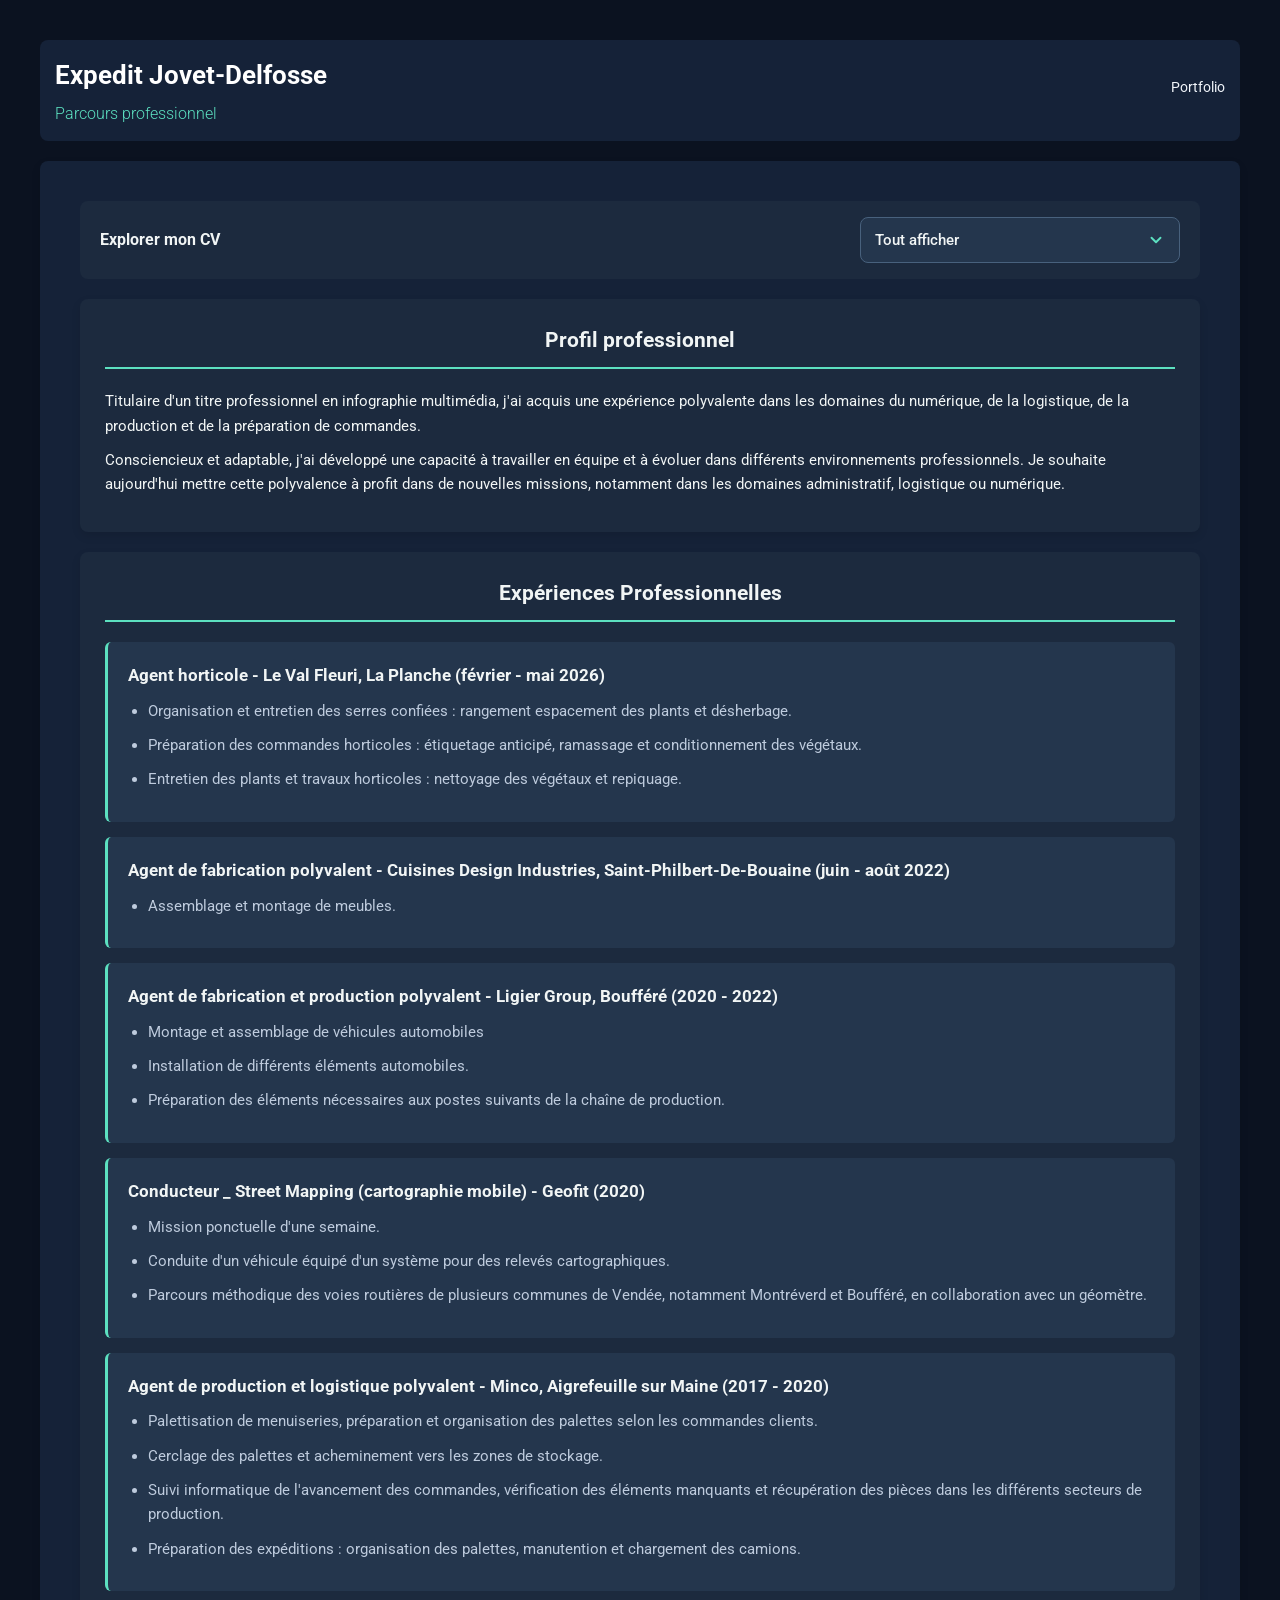
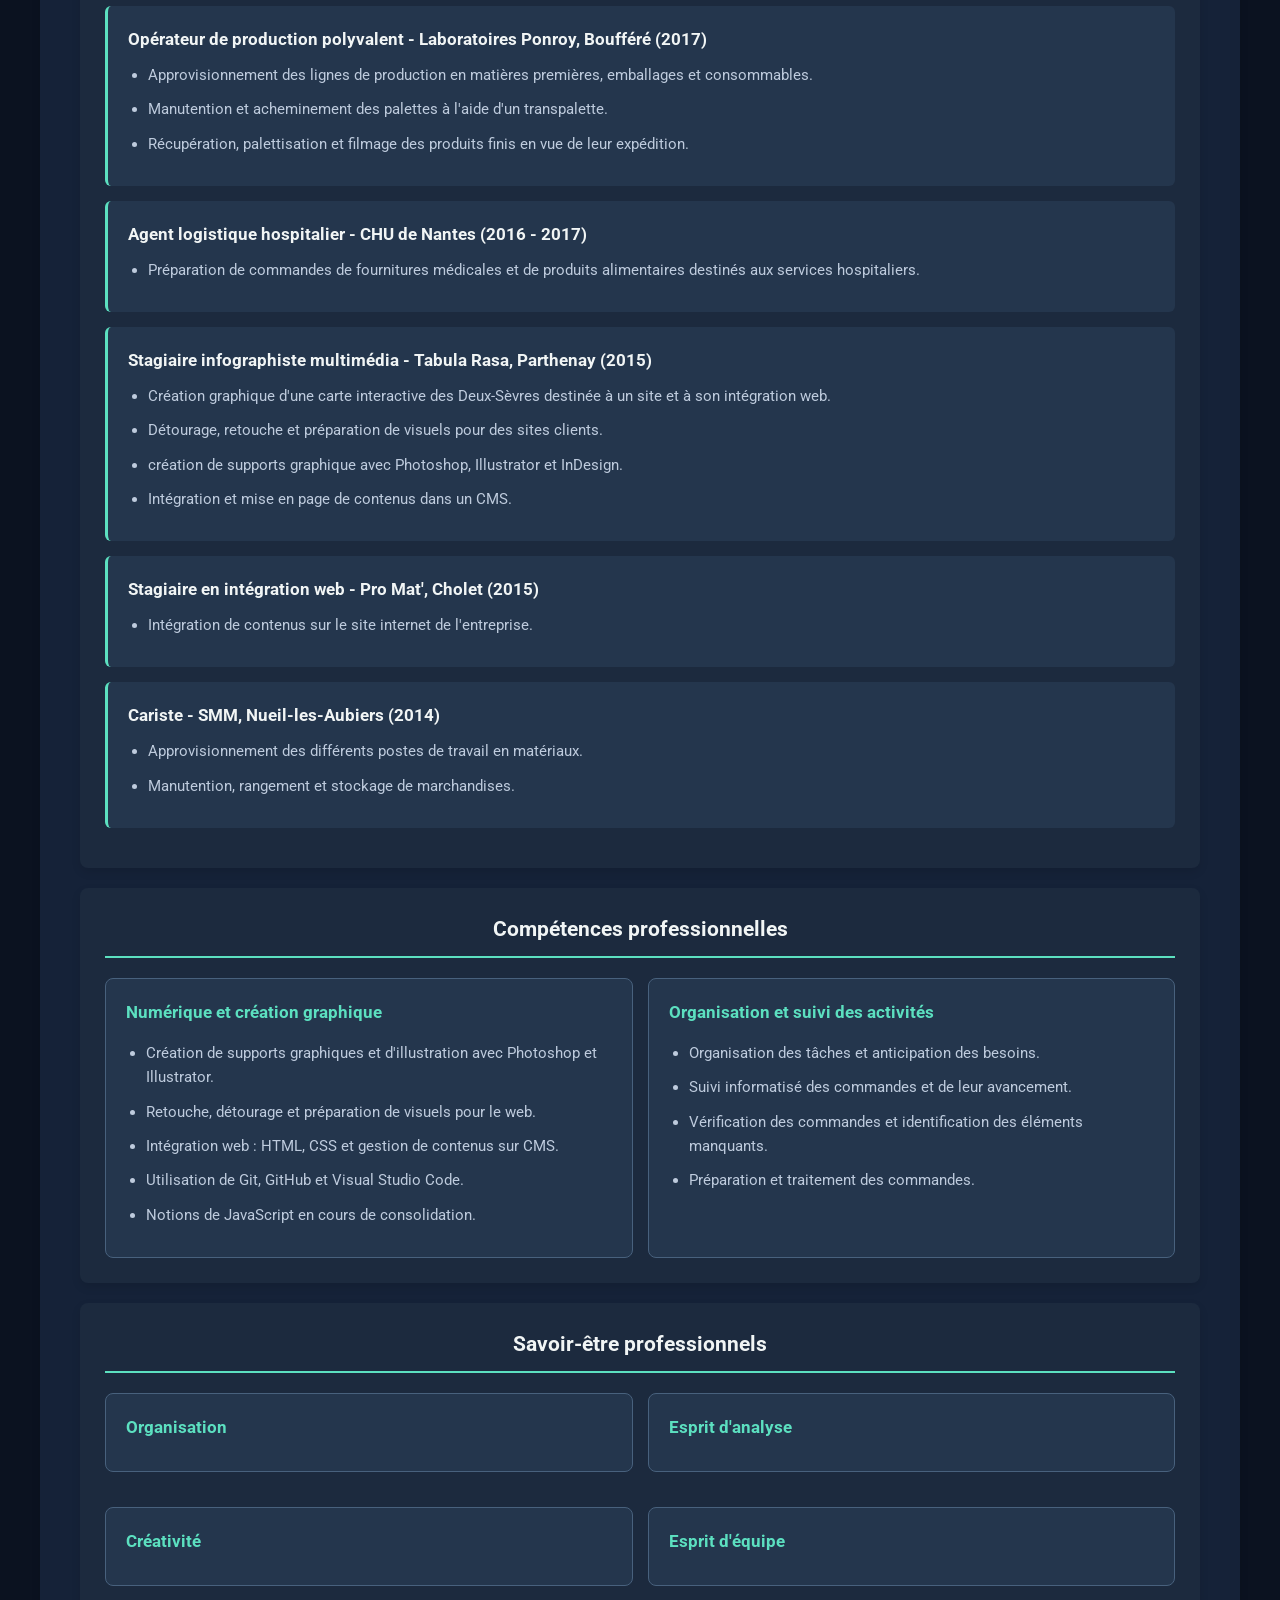
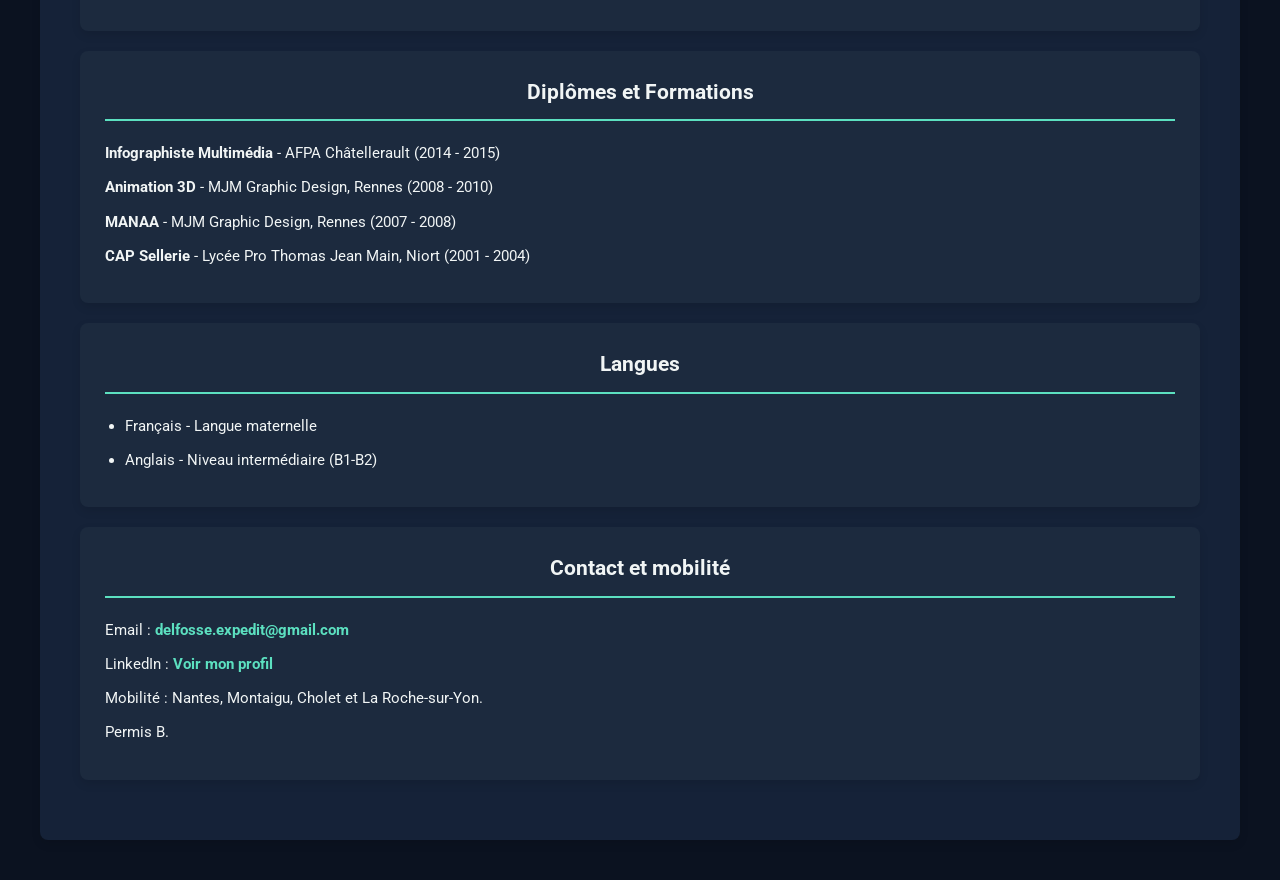
==== cv.html @ 2ace57f5 "Refonte de l'en-tête et ajout du sélecteur du CV" ====
<!DOCTYPE html>
<html lang="fr">
    <head>
        <meta charset="UTF-8">
        <meta name="viewport" content="width=device-width, initial-scale=1.0">
        <title>CV professionnel | Expedit Jovet-Delfosse</title>
        <link rel="stylesheet" href="styles.css">
        <link rel="preconnect" href="https://fonts.googleapis.com">
        <link rel="preconnect" href="https://fonts.gstatic.com" crossorigin>
        <link href="https://fonts.googleapis.com/css2?family=Roboto:wght@300;400;700&display=swap" rel="stylesheet">
    </head>

    <body>
        <header class="header">
            <div class="header-inner">

                <div class="header-identity">
                  <h1 class="title">Expedit Jovet-Delfosse</h1>
                  <p class="subtitle">Parcours professionnel</p>
                </div>
                <nav class="site-nav" aria-label="Navigation du CV">
                  <a href="index.html">Portfolio</a>
                </nav>
        </header>

        <div class="container">
            <main class="main-content" >

                <div class="cv-filter">
                    <label for="cv-section-select">Explorer mon CV</label>

                    <select name="cv-section" id="cv-section-select">
                        <option value="all">Tout afficher</option>
                        <option value="profil">Profil professionnel</option>
                        <option value="experiences">Expériences professionnelles</option>
                        <option value="competences">Compétences et savoir-être</option>
                        <option value="formations">Formations et langues</option>
                        <option value="contact">Contact et mobilité</option>
                    </select>
                </div>
                <section class="section" aria-labelledby="parcours-title">
                  <h2 id="parcours-title">Profil professionnel</h2>
                  <p>
                    Titulaire d'un titre professionnel en infographie multimédia, j'ai acquis une expérience polyvalente dans les domaines du numérique, de la logistique, de la production et de la préparation de commandes.
                  </p>
                  <p>  
                    Consciencieux et adaptable, j'ai développé une capacité à travailler en équipe et à évoluer dans différents environnements professionnels. Je souhaite aujourd'hui mettre cette polyvalence à profit dans de nouvelles missions, notamment dans les domaines administratif, logistique ou numérique.
                  </p>
                </section>

                 <section class="section" aria-labelledby="experience-title">
        <h2 id="experience-title">Expériences Professionnelles</h2>
        <article>
          <h3>Agent horticole - Le Val Fleuri, La Planche (février - mai 2026)
          </h3>
          <ul>
            <li>Organisation et entretien des serres confiées : rangement espacement des plants et désherbage.</li>
            <li>Préparation des commandes horticoles : étiquetage anticipé, ramassage et conditionnement des végétaux.</li>
            <li>Entretien des plants et travaux horticoles : nettoyage des végétaux et repiquage.</li>
          </ul>
        </article>
        <article>
            <h3>Agent de fabrication polyvalent - Cuisines Design Industries, Saint-Philbert-De-Bouaine (juin - août 2022)</h3>
            <ul>
                <li>Assemblage et montage de meubles.</li>
            </ul>
        </article>
        <article>
          <h3>Agent de fabrication et production polyvalent - Ligier Group, Boufféré (2020 - 2022)</h3>
          <ul>
            <li>Montage et assemblage de véhicules automobiles</li>
            <li>Installation de différents éléments automobiles.</li>
            <li>Préparation des éléments nécessaires aux postes suivants de la chaîne de production.</li>
          </ul>
        </article>
        <article>
          <h3>Conducteur _ Street Mapping (cartographie mobile) - Geofit (2020)</h3>
          <ul>
            <li>Mission ponctuelle d'une semaine.</li>
            <li>Conduite d'un véhicule équipé d'un système pour des relevés cartographiques.</li>
            <li>Parcours méthodique des voies routières de plusieurs communes de Vendée, notamment Montréverd et Boufféré, en collaboration avec un géomètre.</li>
          </ul>
        </article>
        <article>
          <h3>Agent de production et logistique polyvalent - Minco, Aigrefeuille sur Maine (2017 - 2020)</h3>
          <ul>
            <li>Palettisation de menuiseries, préparation et organisation des palettes selon les commandes clients.</li>
            <li>Cerclage des palettes et acheminement vers les zones de stockage.</li>
            <li>Suivi informatique de l'avancement des commandes, vérification des éléments manquants et récupération des pièces dans les différents secteurs de production.</li>
            <li>Préparation des expéditions : organisation des palettes, manutention et chargement des camions.</li>
          </ul>
        </article>
        
        <article>
          <h3>Opérateur de production polyvalent - Laboratoires Ponroy, Boufféré (2017)</h3>
          <ul>
            <li>Approvisionnement des lignes de production en matières premières, emballages et consommables. </li>
            <li>Manutention et acheminement des palettes à l'aide d'un transpalette.</li>
            <li>Récupération, palettisation et filmage des produits finis en vue de leur expédition.</li>
          </ul>
        </article>
        <article>
          <h3>Agent logistique hospitalier - CHU de Nantes (2016 - 2017)</h3>
          <ul>
            <li>Préparation de commandes de fournitures médicales et de produits alimentaires destinés aux services hospitaliers.</li>
          </ul>
        </article>
        <article>
          <h3>Stagiaire infographiste multimédia - Tabula Rasa, Parthenay (2015)</h3>
          <ul>
            <li>Création graphique d'une carte interactive des Deux-Sèvres destinée à un site et à son intégration web.</li>
            <li>Détourage, retouche et préparation de visuels pour des sites clients.</li>
            <li>création de supports graphique avec Photoshop, Illustrator et InDesign.</li>
            <li>Intégration et mise en page de contenus dans un CMS.</li>
          </ul>
        </article>
        <article>
          <h3>Stagiaire en intégration web - Pro Mat', Cholet (2015)</h3>
          <ul>
            <li>Intégration de contenus sur le site internet de l'entreprise.</li>
          </ul>
        </article>
        
        <article>
          <h3>Cariste - SMM, Nueil-les-Aubiers (2014)</h3>
          <ul>
            <li>Approvisionnement des différents postes de travail en matériaux.</li>
            <li>Manutention, rangement et stockage de marchandises.</li>
          </ul>
        </article>
      </section>

      <section class="section" aria-labelledby="competences-pro-title">
        <h2 id="competences-pro-title">Compétences professionnelles</h2>

        <div class="competences-pro-grid">
            <div class="competence-pro-card">
        <h3>Numérique et création graphique</h3>
        <ul>
            <li>Création de supports graphiques et d'illustration avec Photoshop et Illustrator.</li>
            <li>Retouche, détourage et préparation de visuels pour le web.</li>
            <li>Intégration web : HTML, CSS et gestion de contenus sur CMS.</li>
            <li>Utilisation de Git, GitHub et Visual Studio Code.</li>
            <li>Notions de JavaScript en cours de consolidation.</li>
        </ul>
        </div>
        
        <div class="competence-pro-card">
        <h3>Organisation et suivi des activités</h3>
        <ul>
            <li>Organisation des tâches et anticipation des besoins.</li>
            <li>Suivi informatisé des commandes et de leur avancement.</li>
            <li>Vérification des commandes et identification des éléments manquants.</li>
            <li>Préparation et traitement des commandes.</li>
        </ul>
        </div>
        </div>
      </section>

      <section class="section" aria-labelledby="softskills-cv-title">
  <h2 id="softskills-cv-title">Savoir-être professionnels</h2>

  <div class="softskills-grid">
    <article class="softskill-card">
      <h3>Organisation</h3>
    </article>

    <article class="softskill-card">
      <h3>Esprit d'analyse</h3>
    </article>

    <article class="softskill-card">
      <h3>Créativité</h3>
    </article>

    <article class="softskill-card">
      <h3>Esprit d'équipe</h3>
    </article>
  </div>
</section>

                 <section class="section" aria-labelledby="formation-title">
        <h2 id="formation-title">Diplômes et Formations</h2>
        <p><strong>Infographiste Multimédia</strong> - AFPA Châtellerault (2014 - 2015)</p>
        <p><strong>Animation 3D</strong> - MJM Graphic Design, Rennes (2008 - 2010)</p>
        <p><strong>MANAA</strong> - MJM Graphic Design, Rennes (2007 - 2008)</p>
        <p><strong>CAP Sellerie</strong> - Lycée Pro Thomas Jean Main, Niort (2001 - 2004)</p>
      </section>

      <section class="section" aria-labelledby="langues-title">
        <h2 id="langues-title">Langues</h2>

        <ul>
          <li>Français - Langue maternelle</li>
          <li>Anglais - Niveau intermédiaire (B1-B2)</li>
        </ul>
      </section>

      <section class="section contact" aria-labelledby="contact-cv-title">
        <h2 id="contact-cv-title">Contact et mobilité</h2>

        <p>
            Email :
            <a href="mailto:delfosse.expedit@gmail.com">
                delfosse.expedit@gmail.com
            </a>
        </p>

        <p>
    LinkedIn :
    <a href="https://www.linkedin.com/in/expedit-jd" target="_blank" rel="noopener noreferrer">

      Voir mon profil
    </a>
  </p>

        <p>Mobilité : Nantes, Montaigu, Cholet et La Roche-sur-Yon.</p>
        <p>Permis B.</p>
      </section>

            </main>
        </div>
    </body>
</html>
---- styles.css ----
/* Variables globales */
:root {
  --main-bg: #152238; /* Couleur principale (sidebar, header) */
  --accent-color: #5ce0c0; /* Couleur d'accent (titres, liens hover, etc.) */
  --light-bg: #f8f9fa; /* Couleur de fond globale */
  --white: #ffffff; /* Blanc */
  --font-color: #333; /* Couleur de texte par défaut */
  --border-radius: 8px; /* Rayon de bordure */
  --box-shadow: 0px 4px 10px rgba(0, 0, 0, 0.1);

  /* Nouvelle palette sombre*/
  --page-bg:#0b1220;
  --surface-bg:#152238;
  --card-bg: #1c2a3e;
  --text-light: #f1f5f5;
}

/* Réinitialisation et styles de base */
* {
  margin: 0;
  padding: 0;
  box-sizing: border-box;
}

body {
  font-family: "Roboto", sans-serif;
  background-color: var(--page-bg);
  color: var(--font-color);
  line-height: 1.6;
}

/* Conteneur principal */
.container {
  max-width: 1200px;
  margin: 20px auto 40px;
  background: var(--surface-bg);
  padding: 20px;
  box-shadow: var(--box-shadow);
  border-radius: var(--border-radius);
}


/* Bloc compétences */
.skills {
  display: flex;
  flex-wrap: wrap;
  gap: 12px;
  padding: 10px 0;
  justify-content: center;

}

.skill {
  background: #24364d;
  color: var(--text-light);
  padding: 10px 15px;
  border: 1px solid #344b63;
  border-radius: 6px;
  font-weight: 500;
  text-align: center;
  font-size: 0.85em;
}

/* Grille des savoir-être*/
.softskills-grid {
  display: grid;
  grid-template-columns: repeat(2, minmax(0, 1fr));
  gap: 15px;
}

/* Cartes des savoir-être*/
.softskill-card {
  background: #24364d;
  border: 1px solid #48617d;
  border-radius: 8px;
  padding: 20px;
}

.section .softskill-card h3 {
  color: var(--accent-color);
  font-size: 1.05em;
  text-align: left;
  margin-bottom: 10px;
}

.softskill-card p {
  color: #becbdd;
  margin-bottom: 0;
}

/* Cartes des réalisation */
.realisation-card {
  background: #24364d;
  border-left: 3px solid var(--accent-color);
  border-radius: 6px;
  padding: 20px;
  margin-top: 15px;
}

.realisation-card h3 {
  color: var(--text-light);
  text-align: left;
  font-size: 1.1em;
  margin-bottom: 10px;
}

.realisation-card p {
  color: #becbdd;
}

.realisation-card .realisation-date {
  color: var(--accent-color);
  font-size: 0.85em;
  font-weight: 700;
}

/* Contenu principal */
.main-content {
  width: 100%;
  padding: 20px;
  min-width: 0;
  background: var(--surface-bg);
}

/* En-tête du contenu principal */
.header {
  width: min(1200px, 95%);
  margin: 40px auto 0;
  text-align: center;
  background: var(--main-bg);
  color: var(--white);
  padding: 15px;
  border-radius: var(--border-radius);
  font-size: 22px;
}

.header-inner {
  display: flex;
  align-items: center;
  justify-content: space-between;
  gap: 30px;
}

.header .title {
  font-size: 26px;
  text-transform: none;
  color: var(--white);
}

.header .subtitle {
    font-size: 16px;
    font-weight: 300;
    margin-top: 8px;
    color: #becbdd;
}

/* Identité de l'en-tête du CV */
.header-identity .title,
.header-identity .subtitle {
  text-align: left;
}

.header-identity .subtitle {
  color: var(--accent-color);
  margin-top: 4px;
}

/* Navigation principale*/
.site-nav {
    display: flex;
    justify-content: center;
    flex-wrap: wrap;
    gap: 20px;
}

.site-nav a {
    color: #f1f5fa;
    font-size: 14px;
    font-weight: 400;
    text-decoration: none;
    padding-bottom: 5px;
    border-bottom: 2px solid transparent;
}

.site-nav a:hover,
.site-nav a:focus-visible {
    color: var(--accent-color);
    border-bottom-color:var(--accent-color);
    text-decoration: none;
}


/* Titres généraux */
h1,
h2,
h3 {
  color: var(--text-light);
  font-weight: 700;
  text-align: center;
}

/* Introductions du portfolio*/
.hero {
  background: var(--surface-bg);
  padding: 60px 40px;
  border-radius: var(--border-radius);
  margin: 20px 0 30px;
}

.hero-eyebrow {
  color: var(--accent-color);
  font-size: 0.85rem;
  font-weight: 700;
  letter-spacing: 2px;
  margin-bottom: 20px;
}

.hero h2 {
  color: var(--text-light);
  font-size: clamp(2.2rem, 5vw, 4rem);
  line-height: 1.15;
  text-align: left;
  margin-bottom: 25px;
}

.hero h2 span {
  color: var(--accent-color);
}

.hero-description {
  color: #becbdd;
  font-size: 1.1rem;
  max-width: 650px;
  margin-bottom: 30px;
}

.hero-actions {
  display: flex;
  flex-wrap: wrap;
  gap: 15px;
}

.hero-button {
  display: inline-block;
  padding: 12px 20px;
  border-radius: 8px;
  font-size: 0.9rem;
  font-weight: 700;
  text-decoration: none;
  transition: background-color 0.25s ease,
              color 0.25s ease,
              border-color 0.25s ease;
}

.hero-button-primary {
  background: var(--accent-color);
  color: #0b1220;
  border: 1px solid transparent;
}

.hero-button-secondary {
  border: 1px solid #48617d;
  color: var(--text-light);
}

.hero-button-primary:hover {
  background: #152238;
  color: var(--accent-color);
  border-color: var(--accent-color);
  text-decoration: none;
}

.hero-button-secondary:hover {
  border-color: var(--accent-color);
  text-decoration: none;
}

/* Sections */
.section {
  margin: 20px 0;
  padding: 25px;
  background: var(--card-bg);
  color: var(--text-light);
  border-radius: var(--border-radius);
  box-shadow: var(--box-shadow);
}

.section h2 {
  color: var(--text-light);
  border-bottom: 2px solid var(--accent-color);
  padding-bottom: 10px;
  margin-bottom: 20px;
  font-size: 1.3em;
  /*text-align: left;*/
}

.section h3 {
  color: var(--text-light);
}

.section p,
.section li {
  font-size: 0.95em;
  margin-bottom: 10px;
}

.section ul {
  list-style-type: disc;
  padding-left: 20px;
  margin: 10px 0;
}

/* Titres d'expériences professionnelles optimisés */
section[aria-labelledby="experience-title"] h3 {
  color: var(--text-light);
  font-size: 1.05em;
  font-weight: 700;
  text-align: left;
  margin-bottom: 10px;
}

/* Cartes des expériences*/
section[aria-labelledby="experience-title"] article {
  background: #24364d;
  border-left: 3px solid var(--accent-color);
  border-radius: 6px;
  padding: 20px;
  margin-bottom: 15px;
}

/* Articles pour les expériences */
article {
  margin-bottom: 20px;
}

article h3 {
  margin-bottom: 5px;
}

article p {
  margin-bottom: 5px;
}

article ul {
  margin-left: 20px;
}

.section[aria-labelledby="experience-title"] article li {
  color: #becbdd;
}

/* Grille des compétences pro*/
.competences-pro-grid {
  display: grid;
  grid-template-columns: repeat(2, minmax(0, 1fr));
  gap: 15px;
}

.competence-pro-card {
  background: #24364d;
  border: 1px solid #48617d;
  border-radius: 8px;
  padding: 20px;
}

.section .competence-pro-card h3 {
  color: var(--accent-color);
  text-align: left;
  font-size: 1.05em;
  margin-bottom: 15px;
}

.competence-pro-card ul {
  padding-left: 20px;
}

.competence-pro-card li {
  margin-bottom: 10px;
  color: #becbdd;
}

/* Pied de page */
.footer {
  text-align: center;
  margin-top: 20px;
  font-size: 14px;
  color: var(--accent-color);
  background: var(--main-bg);
  padding: 10px;
  border-radius: var(--border-radius);
}

/* Liens */
a {
  color: var(--white);
  text-decoration: none;
  font-weight: bold;
  transition:
    color 0.3s ease,
    text-decoration 0.3s ease;
}

a:hover {
  text-decoration: underline;
  color: var(--accent-color);
}

/* Liens de la section Contact*/
.contact a {
  color: var(--accent-color);
}

.contact a:hover {
  color: var(--white);
  text-decoration: underline;
}

/* Sélecteur des sections du CV */

.cv-filter {
  display: flex;
  align-items: center;
  justify-content: space-between;
  gap: 16px;
  padding: 16px 20px;
  margin-bottom: 20px;
  background: var(--card-bg);
  border-radius: var(--border-radius);
}

.cv-filter label {
  color: var(--text-light);
  font-weight: 700;
}

.cv-filter select {
  appearance: none;
  -webkit-appearance: none;

  width: 320px;
  max-width: 100%;
  height: 46px;
  padding: 10px 42px 10px 14px;

  background-color: #24364d;
  color: var(--text-light);

  border: 1px solid #48617d;
  border-radius: 8px;

  font: inherit;
  font-size: 0.95rem;
  font-weight: 500;
  cursor: pointer;

  transition:
    background-color 0.2s ease,
    border-color 0.2s ease;
    background-image: url("data:image/svg+xml,%3Csvg xmlns='http://www.w3.org/2000/svg' viewBox='0 0 24 24' fill='none' stroke='%235ce0c0' stroke-width='2.5' stroke-linecap='round' stroke-linejoin='round'%3E%3Cpath d='m6 9 6 6 6-6'/%3E%3C/svg%3E");
    background-repeat: no-repeat;
    background-position: right 14px center;
    background-size: 18px;
}

/* survol */
.cv-filter select:hover {
  background-color: #2b4059;
  border-color: var(--accent-color);
}

/* Clic et navigation clavier */
.cv-filter select:focus,
.cv-filter select:focus-visible {
  outline: none;
  box-shadow: none;
  border: var(--accent-color);
}

/* ---- Media Queries ---- */

/* Pour écrans jusqu'à 1024px (tablettes, petits laptops) */
@media (max-width: 1024px) {
  .container {
    width: 95%;
  }
  .main-content {
    padding: 15px;
  }

}

/* Pour écrans jusqu'à 768px (smartphones, phablets) */
@media (max-width: 768px) {

  .header {
    font-size: 16px;
    padding: 8px;
  }

  .header-inner{
    flex-direction: column;
    gap: 15px;
  }

  .header-identity .title,
  .header-identity .subtitle {
    text-align: center;
  }

  .header .title {
    font-size: 1.25rem;
    line-height: 1.3;
  }

  .site-nav {
    justify-content: center;
    gap: 12px;
  }


  .skill {
    font-size: 12px;
    padding: 6px 10px;
  }

  .softskills-grid {
    grid-template-columns: 1fr;
  }

  .main-content {
    padding: 10px;
  }
  .container {
    width: 100%;
    padding: 10px;
  }

  .footer {
    font-size: 12px;
    padding: 8px;
  }

  /* Explorer mon CV*/
  .cv-filter {
    flex-direction: column;
    align-items: stretch;
  }

  .cv-filter label {
    width: 100%;
  }

  .cv-filter select {
    width: 100%;
  }

  /* Grille des compétences pro (CV)*/
  .competences-pro-grid {
    grid-template-columns: 1fr;
  }

  .hero {
    padding: 30px 20px;
  }

  .hero h2 {
    font-size: clamp(2rem, 6vw, 2.8rem);
  }

  .hero-eyebrow {
    letter-spacing: 1px;
  }

  .hero-actions {
    gap: 12px;
  }

  .hero-description {
    font-size: 1rem;
  }

  /* Assurer que le body et html s'étendent correctement pour le scroll */
  html,
  body {
    height: auto;
    overflow-y: auto;
  }
}
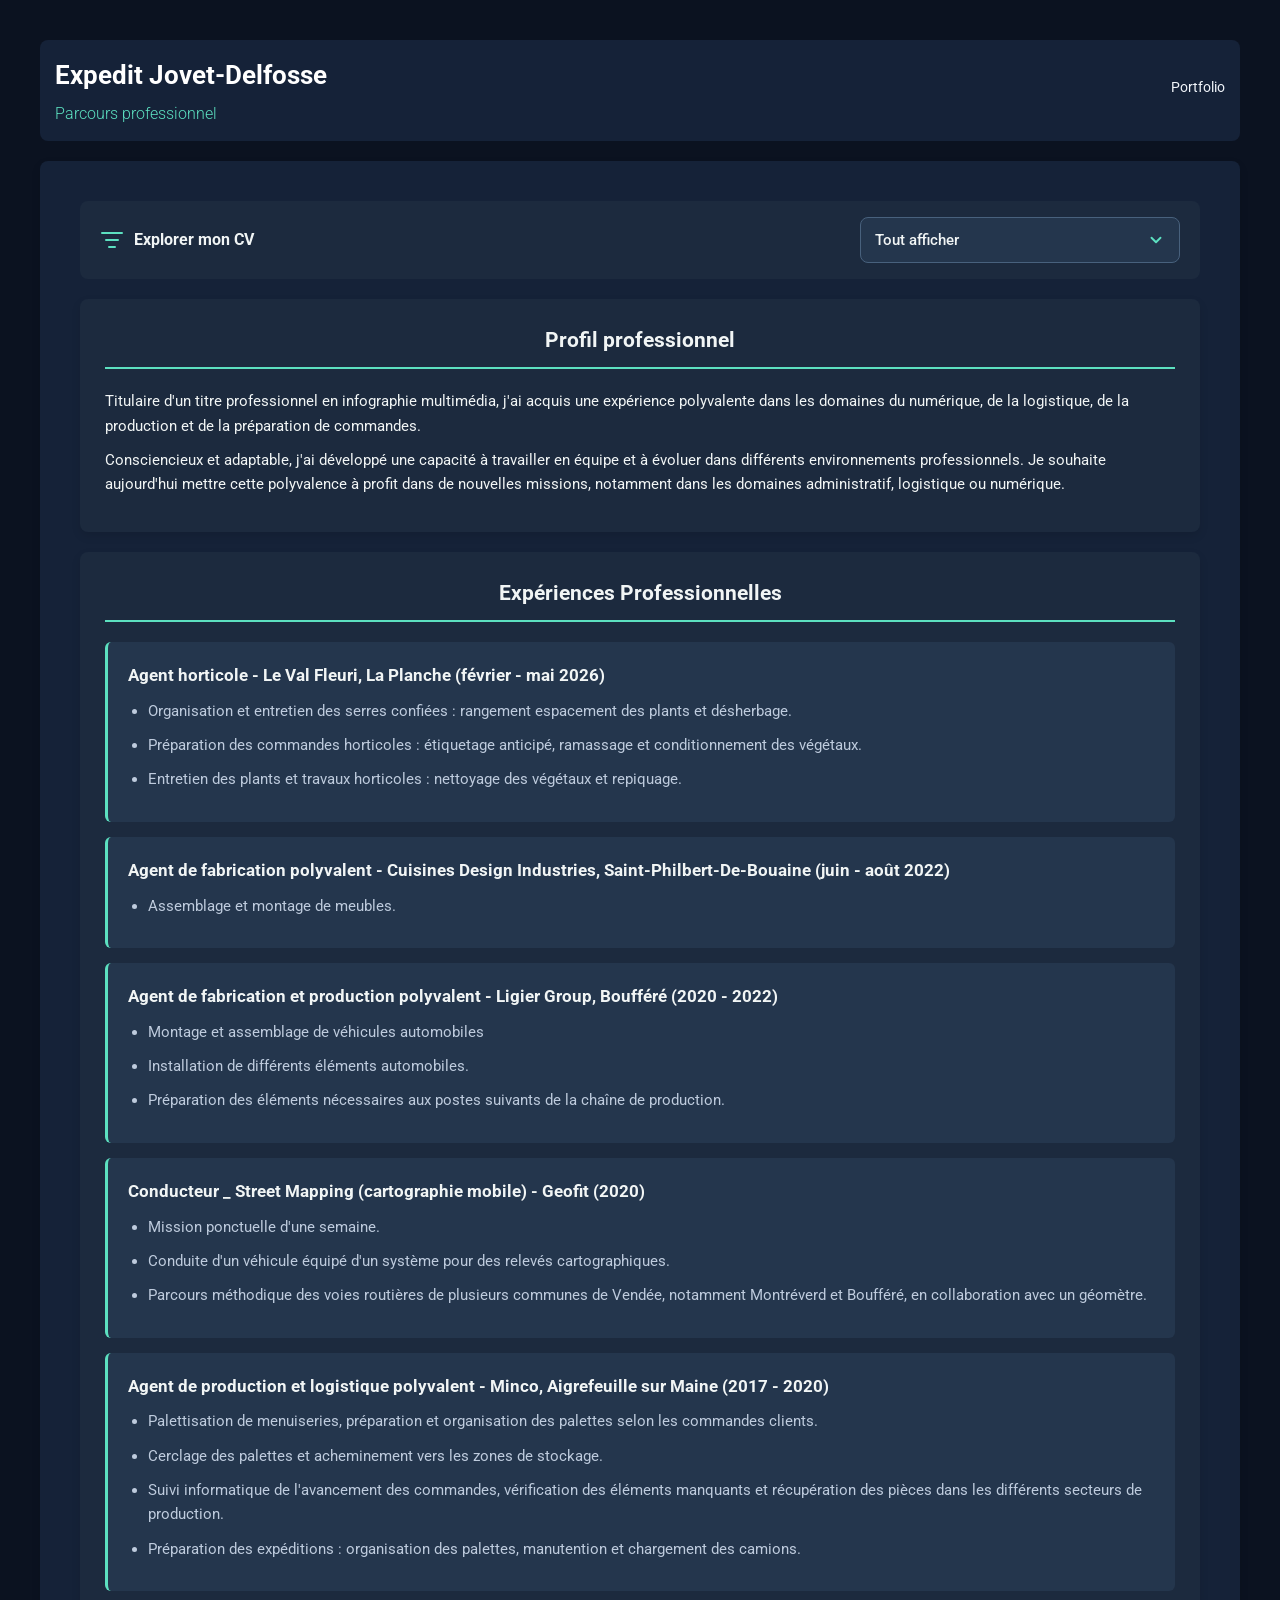
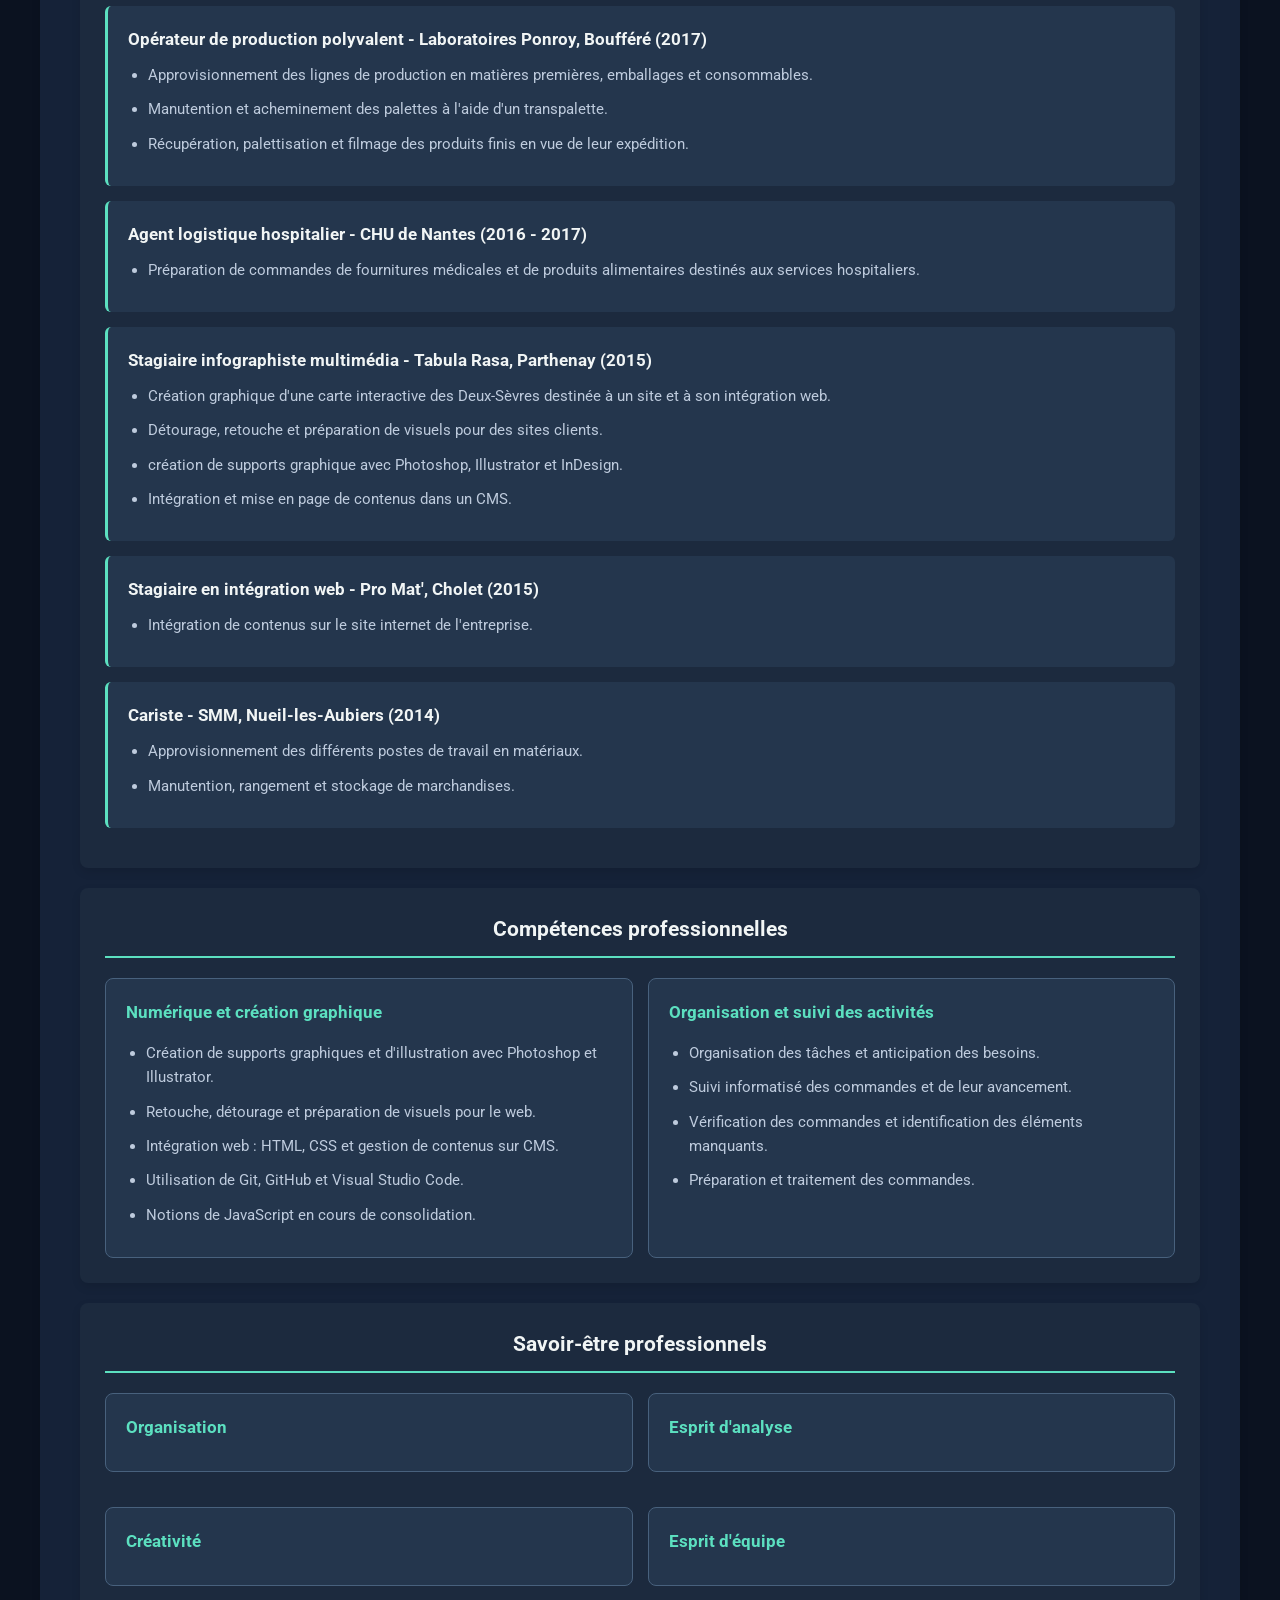
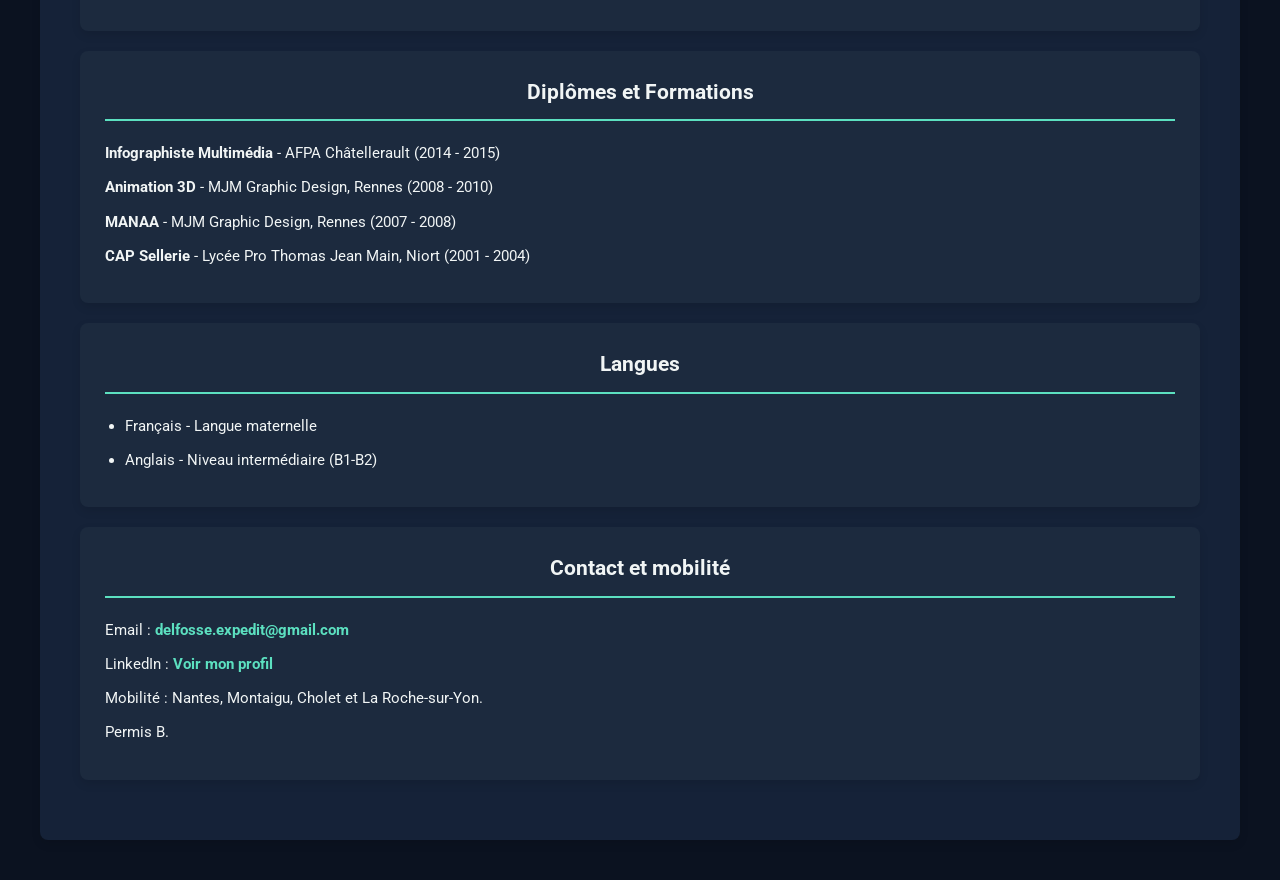
==== commit 9957d2b6: "Ajout du filtrage intéractif des sections du CV" ====
--- a/cv.html
+++ b/cv.html
@@ -5,6 +5,7 @@
         <meta name="viewport" content="width=device-width, initial-scale=1.0">
         <title>CV professionnel | Expedit Jovet-Delfosse</title>
         <link rel="stylesheet" href="styles.css">
+        <script src="cv.js" defer></script>
         <link rel="preconnect" href="https://fonts.googleapis.com">
         <link rel="preconnect" href="https://fonts.gstatic.com" crossorigin>
         <link href="https://fonts.googleapis.com/css2?family=Roboto:wght@300;400;700&display=swap" rel="stylesheet">
@@ -27,7 +28,10 @@
             <main class="main-content" >
 
                 <div class="cv-filter">
-                    <label for="cv-section-select">Explorer mon CV</label>
+                    <label for="cv-section-select">
+                        <svg xmlns="http://www.w3.org/2000/svg" width="24" height="24" viewBox="0 0 24 24" fill="none" stroke="currentColor" stroke-width="2" stroke-linecap="round" stroke-linejoin="round" class="lucide lucide-list-filter preview-icon"><path d="M2 5h20"/><path d="M6 12h12"/><path d="M9 19h6"/></svg>
+                        Explorer mon CV
+                    </label>
 
                     <select name="cv-section" id="cv-section-select">
                         <option value="all">Tout afficher</option>
@@ -38,7 +42,7 @@
                         <option value="contact">Contact et mobilité</option>
                     </select>
                 </div>
-                <section class="section" aria-labelledby="parcours-title">
+                <section class="section" aria-labelledby="parcours-title" data-cv-section="profil">
                   <h2 id="parcours-title">Profil professionnel</h2>
                   <p>
                     Titulaire d'un titre professionnel en infographie multimédia, j'ai acquis une expérience polyvalente dans les domaines du numérique, de la logistique, de la production et de la préparation de commandes.
@@ -48,7 +52,7 @@
                   </p>
                 </section>
 
-                 <section class="section" aria-labelledby="experience-title">
+                 <section class="section" aria-labelledby="experience-title" data-cv-section="experiences">
         <h2 id="experience-title">Expériences Professionnelles</h2>
         <article>
           <h3>Agent horticole - Le Val Fleuri, La Planche (février - mai 2026)
@@ -130,7 +134,7 @@
         </article>
       </section>
 
-      <section class="section" aria-labelledby="competences-pro-title">
+      <section class="section" aria-labelledby="competences-pro-title" data-cv-section="competences">
         <h2 id="competences-pro-title">Compétences professionnelles</h2>
 
         <div class="competences-pro-grid">
@@ -157,7 +161,7 @@
         </div>
       </section>
 
-      <section class="section" aria-labelledby="softskills-cv-title">
+      <section class="section" aria-labelledby="softskills-cv-title" data-cv-section="competences">
   <h2 id="softskills-cv-title">Savoir-être professionnels</h2>
 
   <div class="softskills-grid">
@@ -179,7 +183,7 @@
   </div>
 </section>
 
-                 <section class="section" aria-labelledby="formation-title">
+                 <section class="section" aria-labelledby="formation-title" data-cv-section="formations">
         <h2 id="formation-title">Diplômes et Formations</h2>
         <p><strong>Infographiste Multimédia</strong> - AFPA Châtellerault (2014 - 2015)</p>
         <p><strong>Animation 3D</strong> - MJM Graphic Design, Rennes (2008 - 2010)</p>
@@ -187,7 +191,7 @@
         <p><strong>CAP Sellerie</strong> - Lycée Pro Thomas Jean Main, Niort (2001 - 2004)</p>
       </section>
 
-      <section class="section" aria-labelledby="langues-title">
+      <section class="section" aria-labelledby="langues-title" data-cv-section="formations">
         <h2 id="langues-title">Langues</h2>
 
         <ul>
@@ -196,7 +200,7 @@
         </ul>
       </section>
 
-      <section class="section contact" aria-labelledby="contact-cv-title">
+      <section class="section contact" aria-labelledby="contact-cv-title" data-cv-section="contact">
         <h2 id="contact-cv-title">Contact et mobilité</h2>
 
         <p>
--- a/styles.css
+++ b/styles.css
@@ -429,8 +429,16 @@
 }
 
 .cv-filter label {
+  display: inline-flex;
+  align-items: center;
+  gap: 10px;
   color: var(--text-light);
   font-weight: 700;
+}
+
+.cv-filter label svg {
+  color: var(--accent-color);
+  flex-shrink: 0;
 }
 
 .cv-filter select {
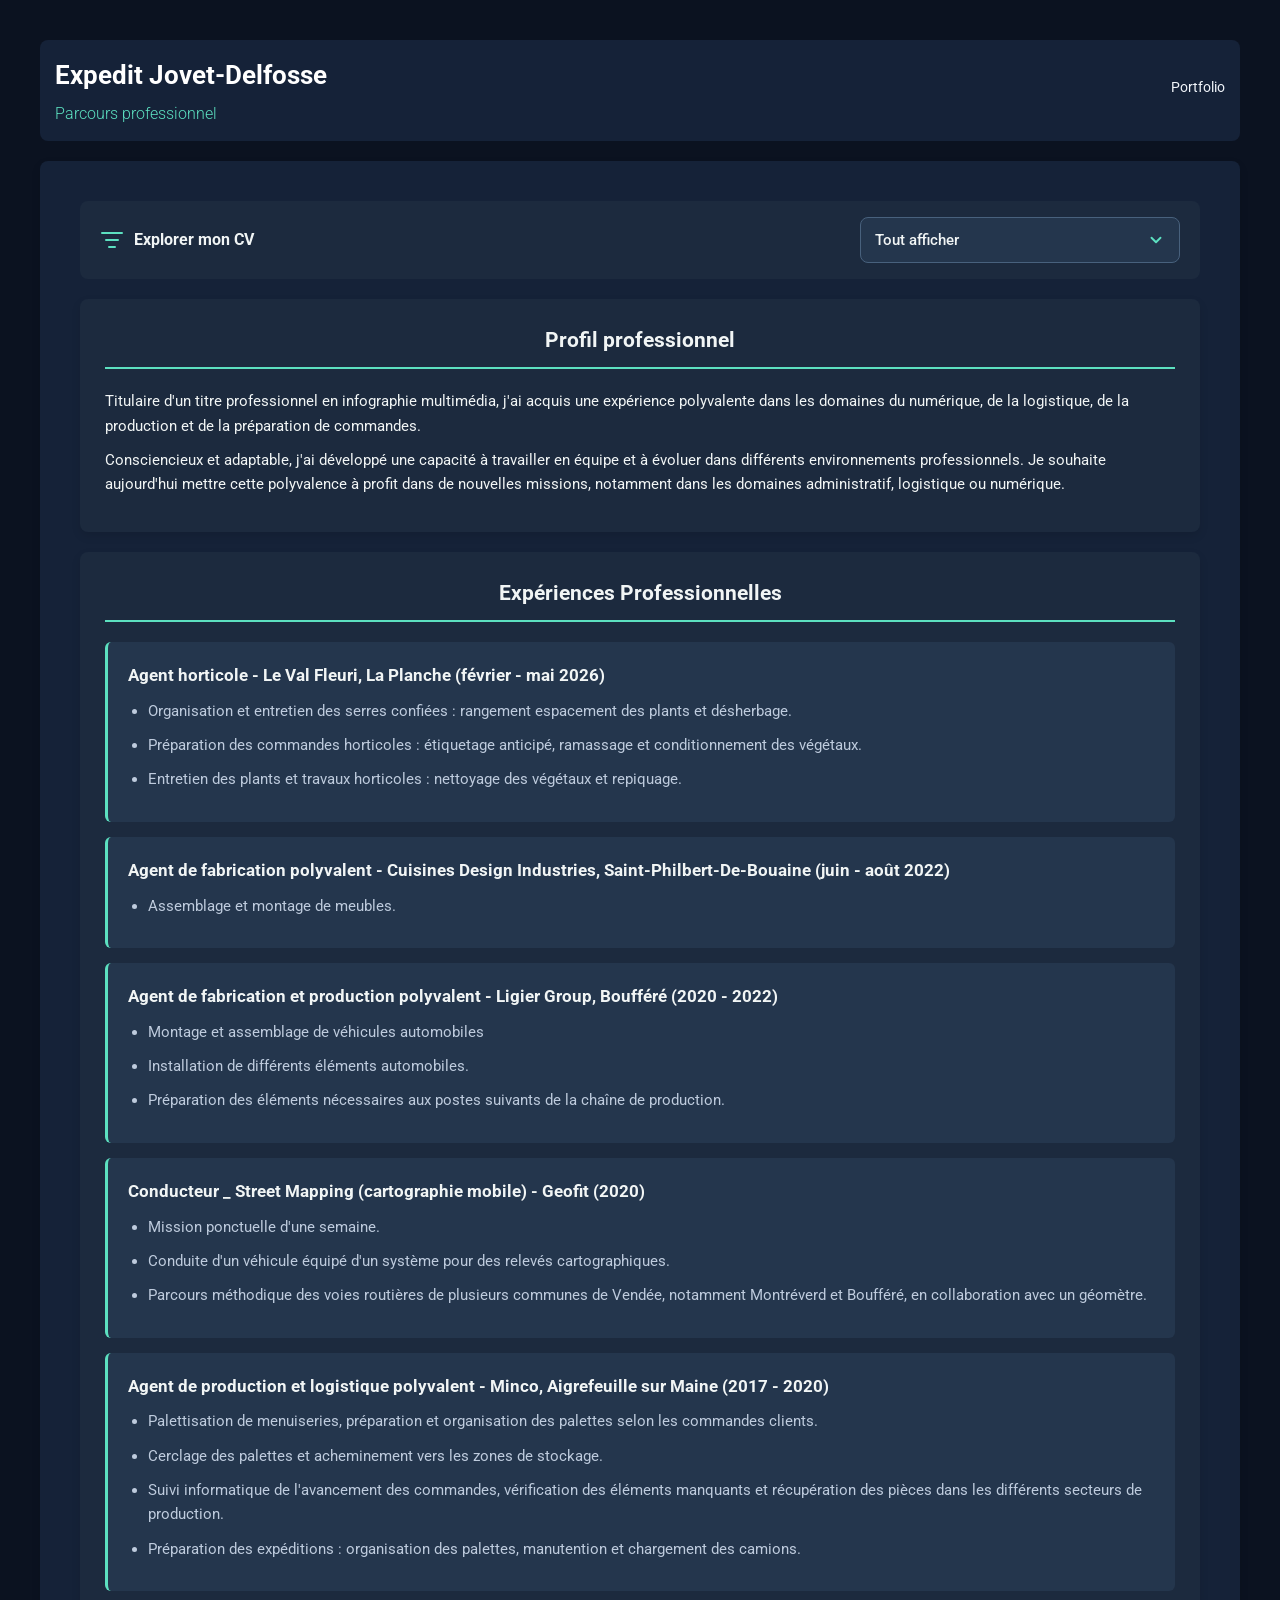
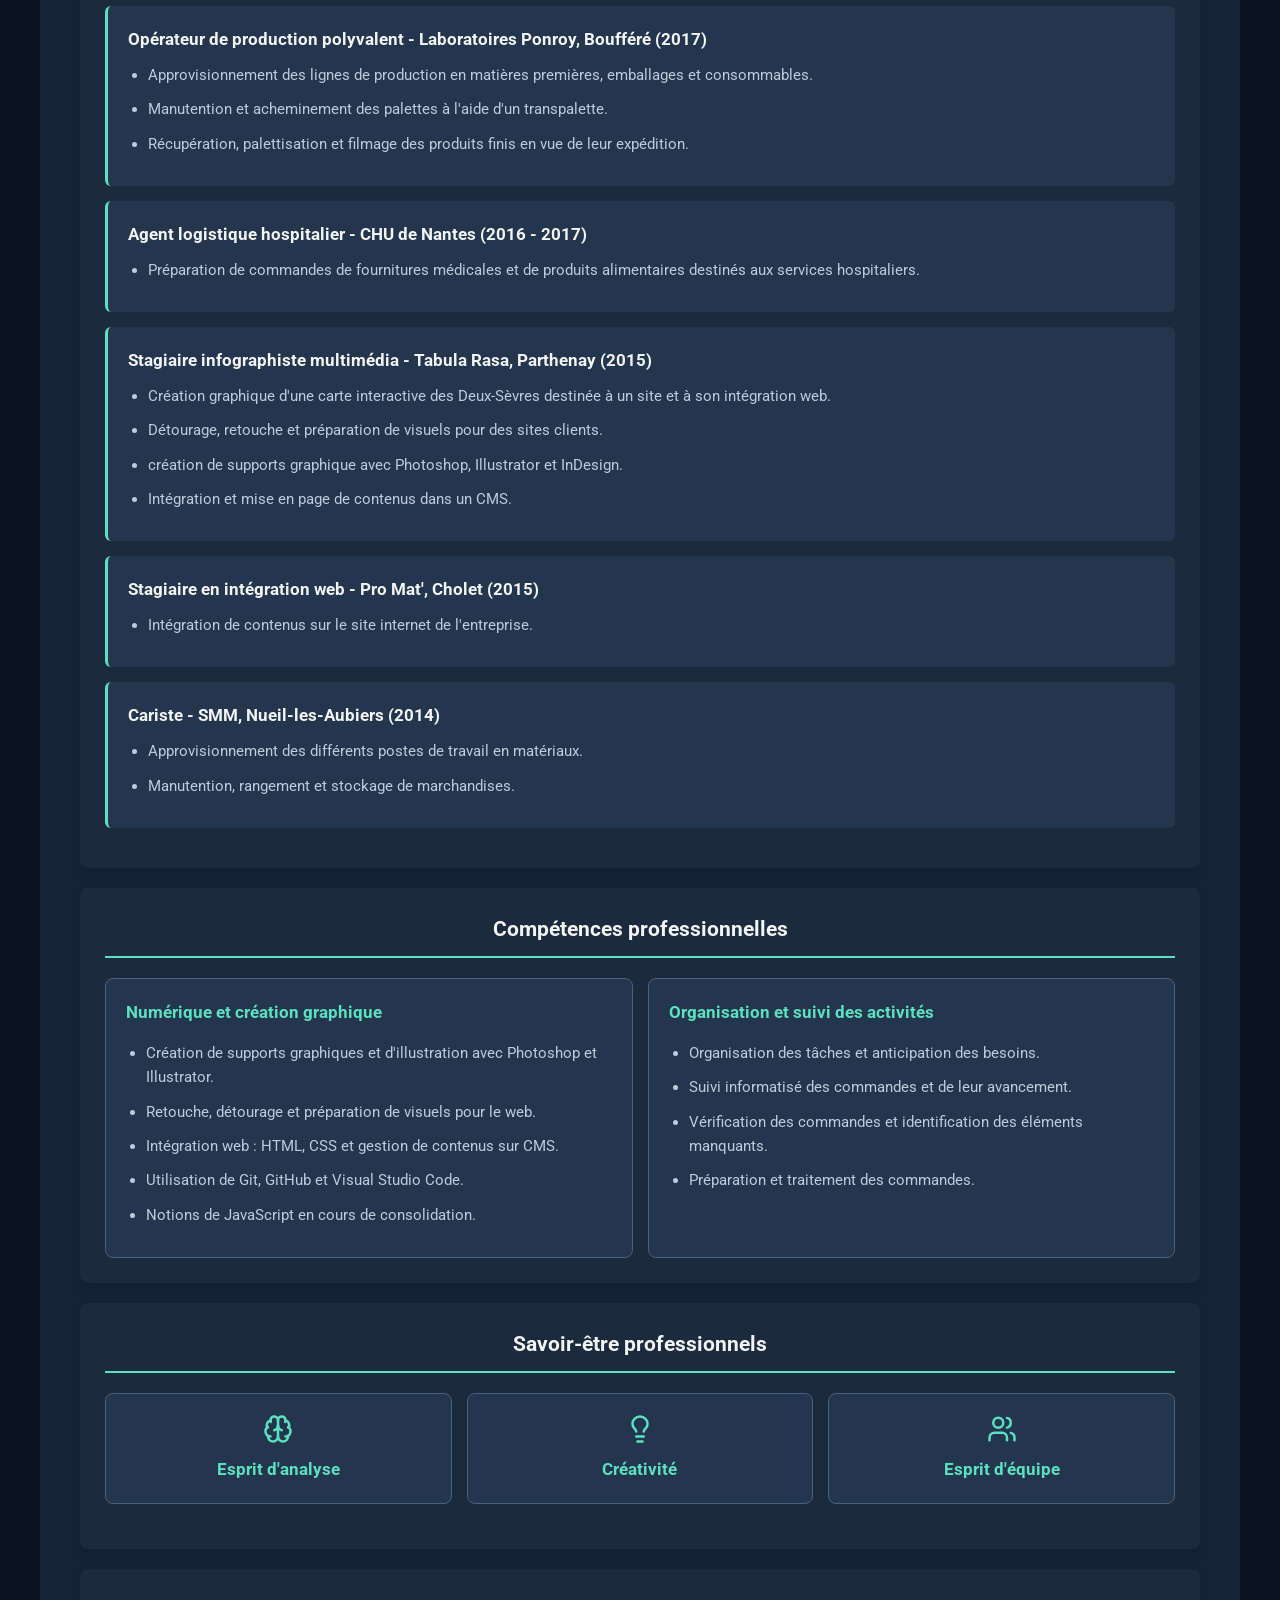
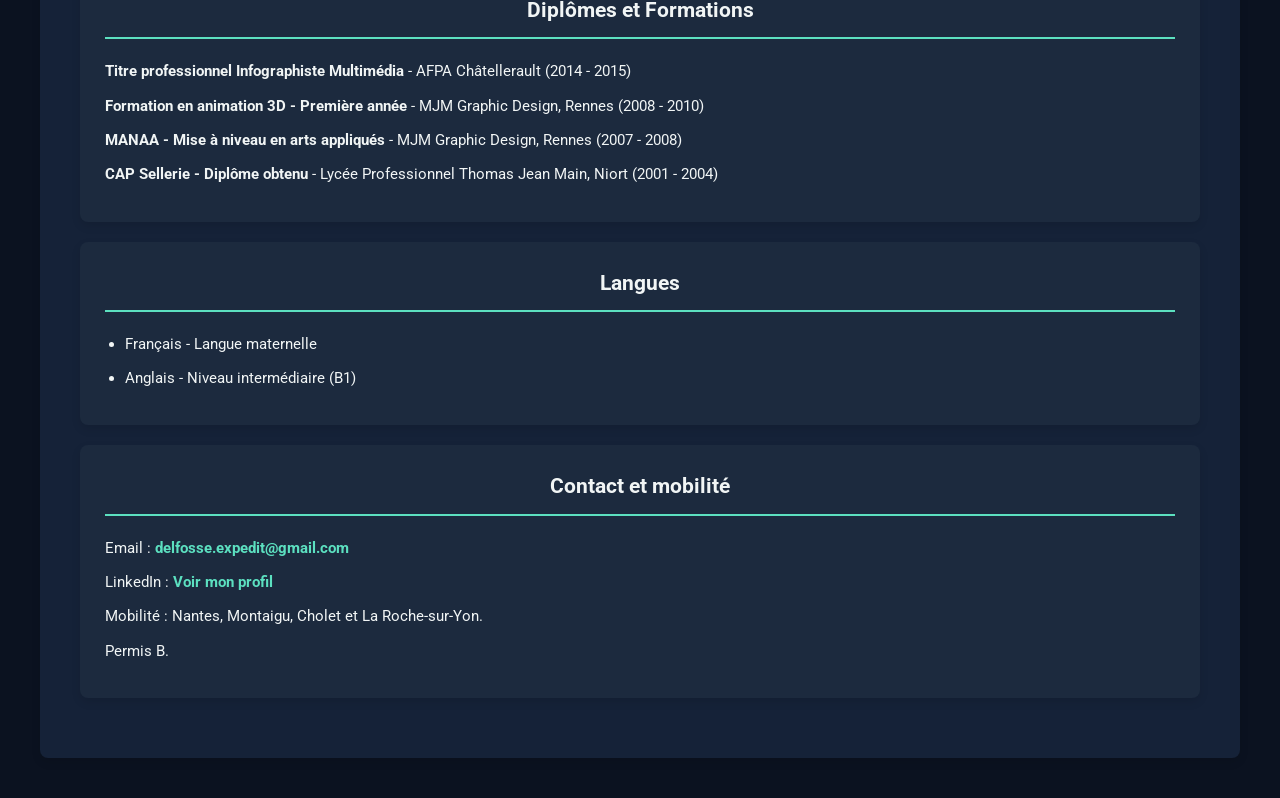
==== commit 611767c4: "Finalisation des formations, langues et savoir-être du CV" ====
--- a/cv.html
+++ b/cv.html
@@ -47,7 +47,7 @@
                   <p>
                     Titulaire d'un titre professionnel en infographie multimédia, j'ai acquis une expérience polyvalente dans les domaines du numérique, de la logistique, de la production et de la préparation de commandes.
                   </p>
-                  <p>  
+                  <p>
                     Consciencieux et adaptable, j'ai développé une capacité à travailler en équipe et à évoluer dans différents environnements professionnels. Je souhaite aujourd'hui mettre cette polyvalence à profit dans de nouvelles missions, notamment dans les domaines administratif, logistique ou numérique.
                   </p>
                 </section>
@@ -94,7 +94,7 @@
             <li>Préparation des expéditions : organisation des palettes, manutention et chargement des camions.</li>
           </ul>
         </article>
-        
+
         <article>
           <h3>Opérateur de production polyvalent - Laboratoires Ponroy, Boufféré (2017)</h3>
           <ul>
@@ -124,7 +124,7 @@
             <li>Intégration de contenus sur le site internet de l'entreprise.</li>
           </ul>
         </article>
-        
+
         <article>
           <h3>Cariste - SMM, Nueil-les-Aubiers (2014)</h3>
           <ul>
@@ -148,7 +148,7 @@
             <li>Notions de JavaScript en cours de consolidation.</li>
         </ul>
         </div>
-        
+
         <div class="competence-pro-card">
         <h3>Organisation et suivi des activités</h3>
         <ul>
@@ -166,29 +166,89 @@
 
   <div class="softskills-grid">
     <article class="softskill-card">
-      <h3>Organisation</h3>
-    </article>
-
-    <article class="softskill-card">
+        <svg xmlns="http://www.w3.org/2000/svg"
+        width="24"
+        height="24"
+        viewBox="0 0 24 24"
+        fill="none"
+        stroke="currentColor"
+        stroke-width="2"
+        stroke-linecap="round"
+        stroke-linejoin="round"
+        aria-hidden="true"
+        focusable="false"
+        class="lucide lucide-brain preview-icon"
+        >
+        <path d="M12 18V5"/>
+        <path d="M15 13a4.17 4.17 0 01-3-4 4.17 4.17 0 01-3 4"/>
+        <path d="M17.707 6.294A3 3 0 1012 5a3 3 0 10-5.707 1.294"/>
+        <path d="M17.996 5.125a4 4 0 012.526 5.77"/>
+        <path d="M18 18a4 4 0 002-7.465"/>
+        <path d="M19.967 17.482a4 4 0 11-7.967.517 4 4 0 11-7.967-.517"/>
+        <path d="M6 18a4 4 0 01-2-7.465"/>
+        <path d="M6.004 5.125a4 4 0 00-2.526 5.77"/>
+    </svg>
+
       <h3>Esprit d'analyse</h3>
     </article>
 
     <article class="softskill-card">
+        <svg xmlns="http://www.w3.org/2000/svg"
+        width="24"
+        height="24"
+        viewBox="0 0 24 24"
+        fill="none"
+        stroke="currentColor"
+        stroke-width="2"
+        stroke-linecap="round"
+        stroke-linejoin="round"
+        class="lucide lucide-lightbulb preview-icon"
+        aria-hidden="true"
+        focusable="false"
+        >
+        <path d="M15 14c.2-1 .7-1.7 1.5-2.5 1-.9 1.5-2.2 1.5-3.5A6 6 0 0 0 6 8c0 1 .2 2.2 1.5 3.5.7.7 1.3 1.5 1.5 2.5"/>
+        <path d="M9 18h6"/>
+        <path d="M10 22h4"/>
+    </svg>
+
       <h3>Créativité</h3>
     </article>
 
     <article class="softskill-card">
+        <svg xmlns="http://www.w3.org/2000/svg"
+        width="24"
+        height="24"
+        viewBox="0 0 24 24"
+        fill="none"
+        stroke="currentColor"
+        stroke-width="2"
+        stroke-linecap="round"
+        stroke-linejoin="round"
+        class="lucide lucide-users preview-icon"
+        aria-hidden="true"
+        focusable="false"
+        >
+        <path d="M16 21v-2a4 4 0 0 0-4-4H6a4 4 0 0 0-4 4v2"/>
+        <path d="M16 3.128a4 4 0 0 1 0 7.744"/>
+        <path d="M22 21v-2a4 4 0 0 0-3-3.87"/>
+        <circle cx="9" cy="7" r="4"/>
+    </svg>
+
       <h3>Esprit d'équipe</h3>
     </article>
   </div>
 </section>
 
-                 <section class="section" aria-labelledby="formation-title" data-cv-section="formations">
+        <section class="section" aria-labelledby="formation-title" data-cv-section="formations">
         <h2 id="formation-title">Diplômes et Formations</h2>
-        <p><strong>Infographiste Multimédia</strong> - AFPA Châtellerault (2014 - 2015)</p>
-        <p><strong>Animation 3D</strong> - MJM Graphic Design, Rennes (2008 - 2010)</p>
-        <p><strong>MANAA</strong> - MJM Graphic Design, Rennes (2007 - 2008)</p>
-        <p><strong>CAP Sellerie</strong> - Lycée Pro Thomas Jean Main, Niort (2001 - 2004)</p>
+
+        <p><strong>Titre professionnel Infographiste Multimédia</strong> - AFPA Châtellerault (2014 - 2015)</p>
+
+        <p><strong>Formation en animation 3D - Première année</strong> - MJM Graphic Design, Rennes (2008 - 2010)</p>
+
+        <p><strong>MANAA - Mise à niveau en arts appliqués</strong> - MJM Graphic Design, Rennes (2007 - 2008)</p>
+
+        <p><strong>CAP Sellerie - Diplôme obtenu</strong> - Lycée Professionnel Thomas Jean Main, Niort (2001 - 2004)</p>
       </section>
 
       <section class="section" aria-labelledby="langues-title" data-cv-section="formations">
@@ -196,7 +256,7 @@
 
         <ul>
           <li>Français - Langue maternelle</li>
-          <li>Anglais - Niveau intermédiaire (B1-B2)</li>
+          <li>Anglais - Niveau intermédiaire (B1)</li>
         </ul>
       </section>
 
--- a/styles.css
+++ b/styles.css
@@ -64,7 +64,7 @@
 /* Grille des savoir-être*/
 .softskills-grid {
   display: grid;
-  grid-template-columns: repeat(2, minmax(0, 1fr));
+  grid-template-columns: repeat(3, minmax(0, 1fr));
   gap: 15px;
 }
 
@@ -74,13 +74,26 @@
   border: 1px solid #48617d;
   border-radius: 8px;
   padding: 20px;
+  display: flex;
+  flex-direction: column;
+  align-items: center;
+  justify-content: center;
+}
+
+/* Pictogrammes des savoir-être */
+.softskill-card svg {
+  width: 30px;
+  height: 30px;
+  color: var(--accent-color);
+  margin-bottom: 12px;
+  flex-shrink: 0;
 }
 
 .section .softskill-card h3 {
   color: var(--accent-color);
   font-size: 1.05em;
-  text-align: left;
-  margin-bottom: 10px;
+  text-align: center;
+  margin-bottom: 0;
 }
 
 .softskill-card p {
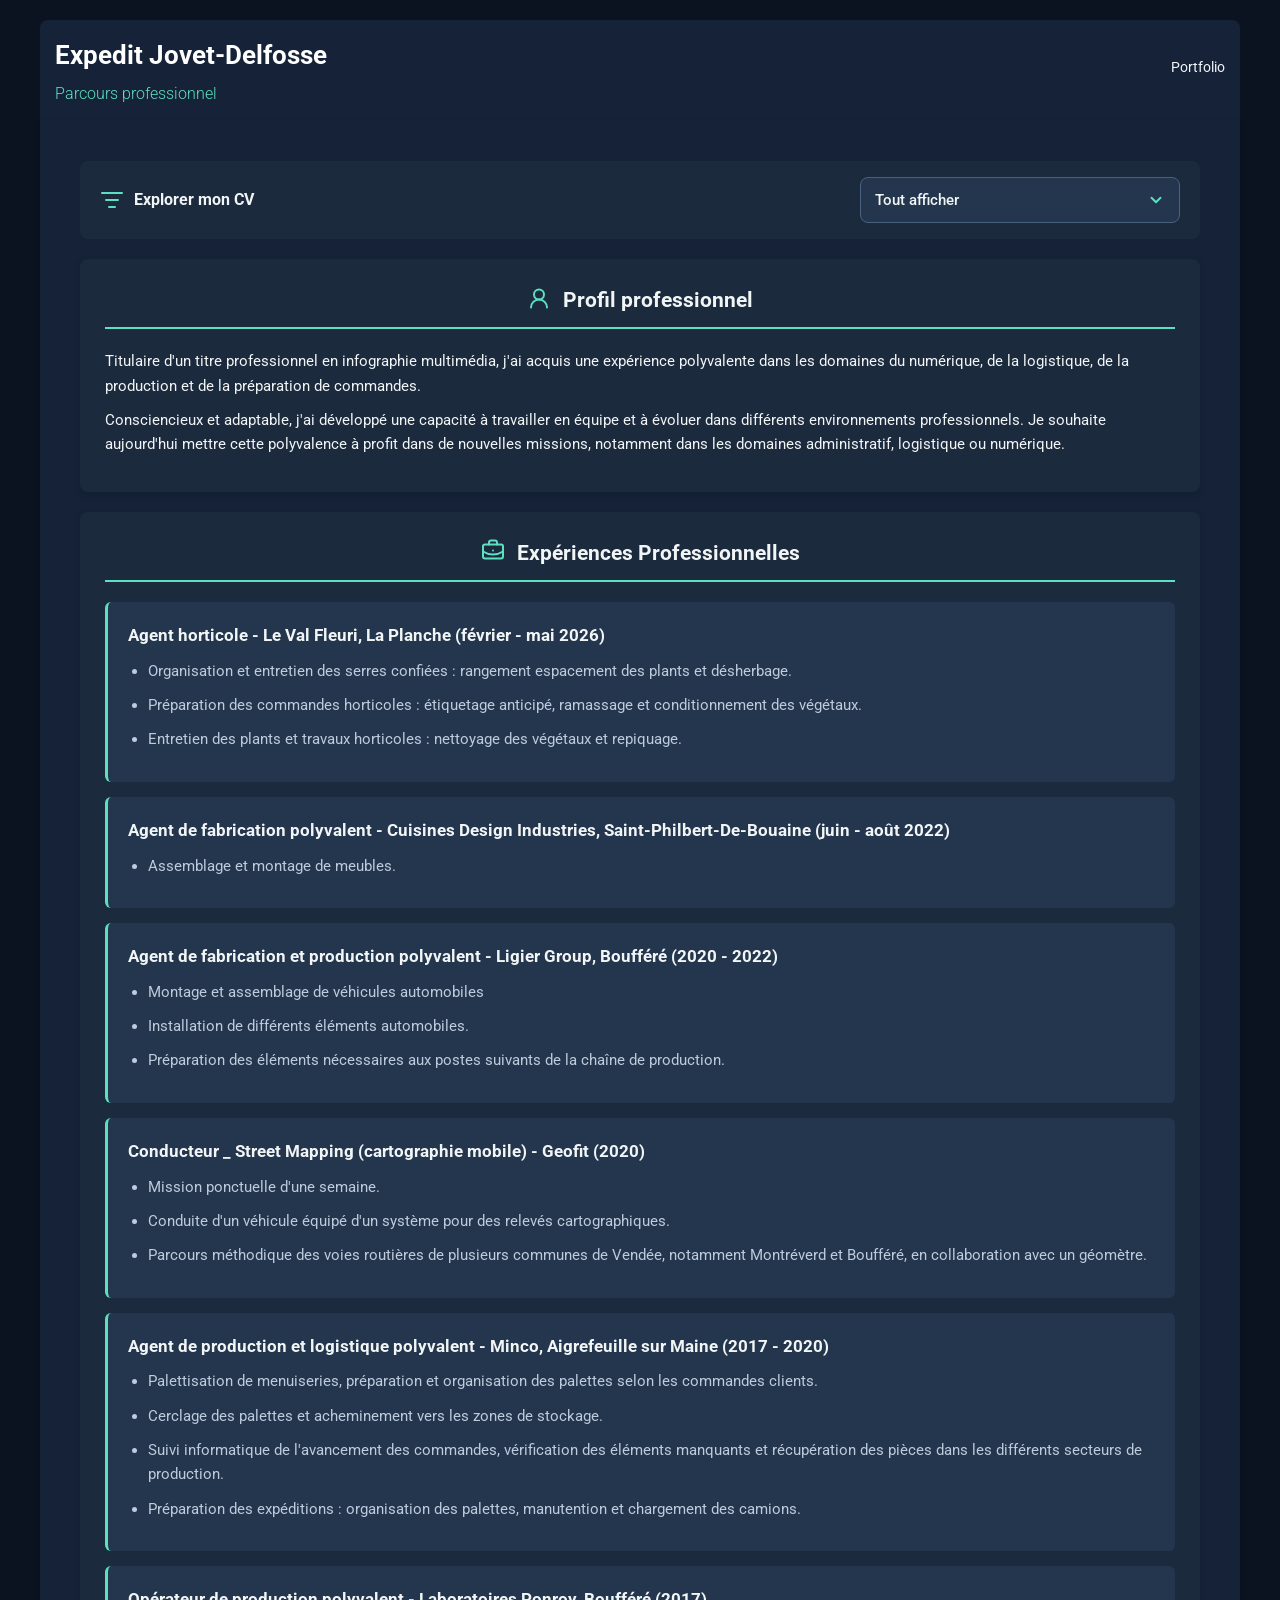
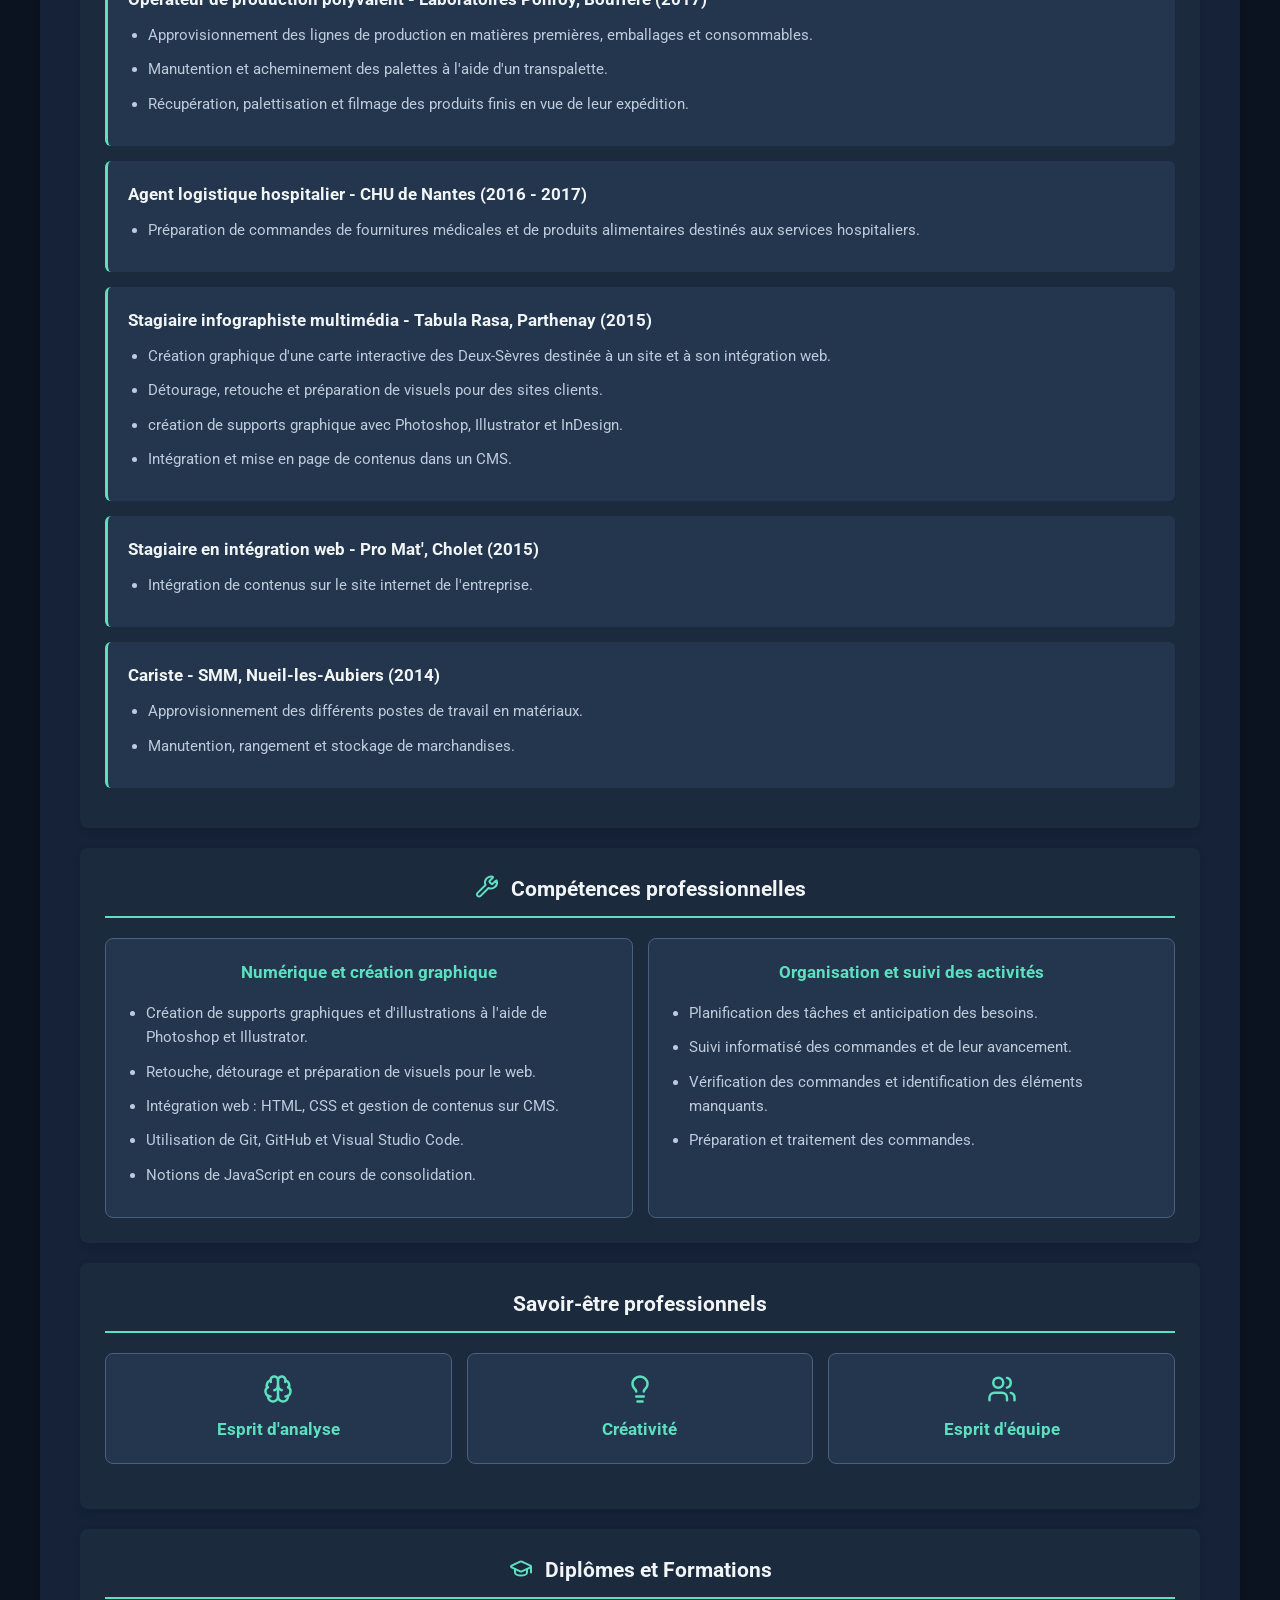
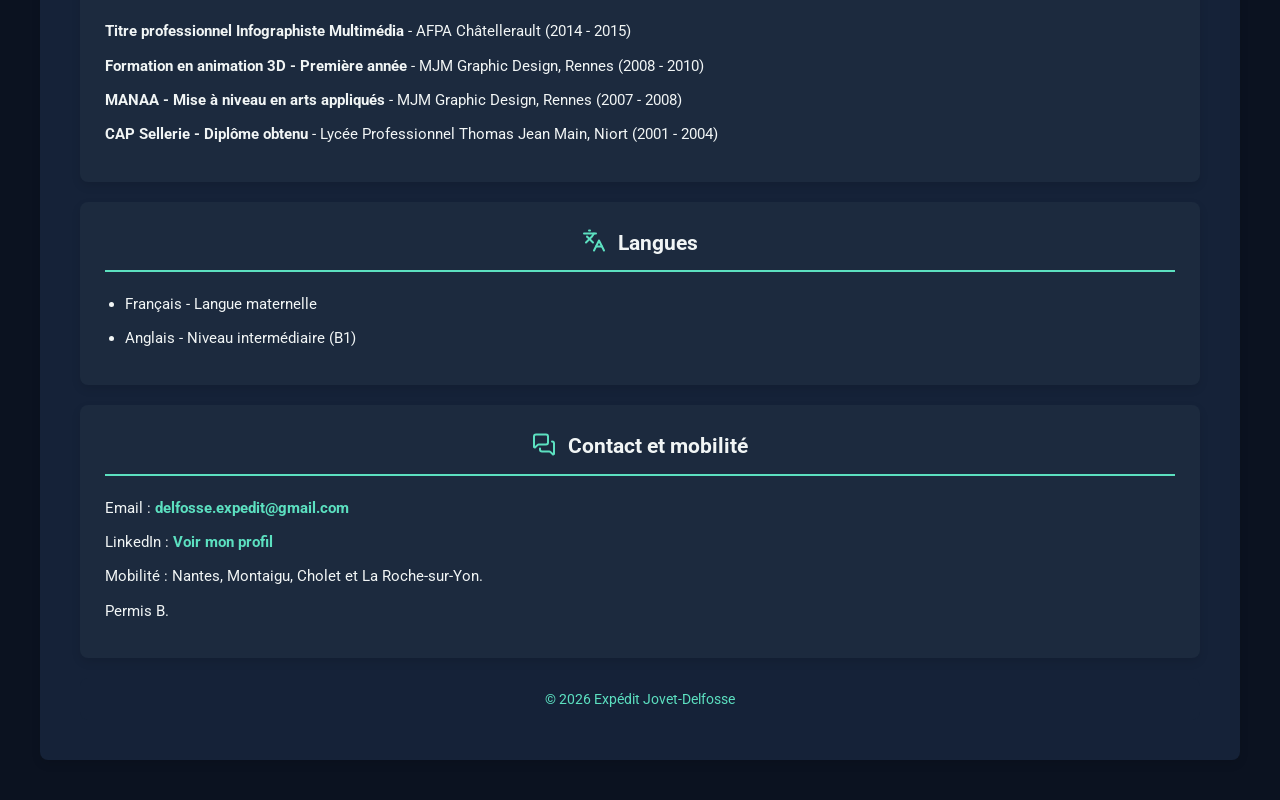
==== commit 238165ab: "Ajout des pictogrammes et ajustements visuels du CV" ====
--- a/cv.html
+++ b/cv.html
@@ -22,6 +22,7 @@
                 <nav class="site-nav" aria-label="Navigation du CV">
                   <a href="index.html">Portfolio</a>
                 </nav>
+            </div>
         </header>
 
         <div class="container">
@@ -29,7 +30,22 @@
 
                 <div class="cv-filter">
                     <label for="cv-section-select">
-                        <svg xmlns="http://www.w3.org/2000/svg" width="24" height="24" viewBox="0 0 24 24" fill="none" stroke="currentColor" stroke-width="2" stroke-linecap="round" stroke-linejoin="round" class="lucide lucide-list-filter preview-icon"><path d="M2 5h20"/><path d="M6 12h12"/><path d="M9 19h6"/></svg>
+                        <svg xmlns="http://www.w3.org/2000/svg"
+                        width="24"
+                        height="24"
+                        viewBox="0 0 24 24"
+                        fill="none"
+                        stroke="currentColor"
+                        stroke-width="2"
+                        stroke-linecap="round"
+                        stroke-linejoin="round"
+                        aria-hidden="true"
+                        focusable="false"
+                        class="lucide lucide-list-filter">
+                        <path d="M2 5h20"/>
+                        <path d="M6 12h12"/>
+                        <path d="M9 19h6"/>
+                    </svg>
                         Explorer mon CV
                     </label>
 
@@ -43,7 +59,9 @@
                     </select>
                 </div>
                 <section class="section" aria-labelledby="parcours-title" data-cv-section="profil">
-                  <h2 id="parcours-title">Profil professionnel</h2>
+                  <h2 id="parcours-title" class="section-title-icon">
+                    <svg xmlns="http://www.w3.org/2000/svg" width="24" height="24" viewBox="0 0 24 24" fill="none" stroke="currentColor" stroke-width="2" stroke-linecap="round" stroke-linejoin="round" class="lucide lucide-user-round" aria-hidden="true" focusable="false"><circle cx="12" cy="8" r="5"/><path d="M20 21a8 8 0 0 0-16 0"/></svg>
+                    Profil professionnel</h2>
                   <p>
                     Titulaire d'un titre professionnel en infographie multimédia, j'ai acquis une expérience polyvalente dans les domaines du numérique, de la logistique, de la production et de la préparation de commandes.
                   </p>
@@ -53,7 +71,9 @@
                 </section>
 
                  <section class="section" aria-labelledby="experience-title" data-cv-section="experiences">
-        <h2 id="experience-title">Expériences Professionnelles</h2>
+        <h2 id="experience-title" class="section-title-icon">
+            <svg xmlns="http://www.w3.org/2000/svg" width="24" height="24" viewBox="0 0 24 24" fill="none" stroke="currentColor" stroke-width="2" stroke-linecap="round" stroke-linejoin="round" class="lucide lucide-briefcase-business" aria-hidden="true" focusable="false"><path d="M12 12h.01"/><path d="M16 6V4a2 2 0 0 0-2-2h-4a2 2 0 0 0-2 2v2"/><path d="M22 13a18.15 18.15 0 0 1-20 0"/><rect width="20" height="14" x="2" y="6" rx="2"/></svg>
+            Expériences Professionnelles</h2>
         <article>
           <h3>Agent horticole - Le Val Fleuri, La Planche (février - mai 2026)
           </h3>
@@ -135,13 +155,15 @@
       </section>
 
       <section class="section" aria-labelledby="competences-pro-title" data-cv-section="competences">
-        <h2 id="competences-pro-title">Compétences professionnelles</h2>
+        <h2 id="competences-pro-title" class="section-title-icon">
+            <svg xmlns="http://www.w3.org/2000/svg" width="24" height="24" viewBox="0 0 24 24" fill="none" stroke="currentColor" stroke-width="2" stroke-linecap="round" stroke-linejoin="round" class="lucide lucide-wrench" aria-hidden="true" focusable="false"><path d="M14.7 6.3a1 1 0 0 0 0 1.4l1.6 1.6a1 1 0 0 0 1.4 0l3.106-3.105c.32-.322.863-.22.983.218a6 6 0 0 1-8.259 7.057l-7.91 7.91a1 1 0 0 1-2.999-3l7.91-7.91a6 6 0 0 1 7.057-8.259c.438.12.54.662.219.984z"/></svg>
+            Compétences professionnelles</h2>
 
         <div class="competences-pro-grid">
             <div class="competence-pro-card">
         <h3>Numérique et création graphique</h3>
         <ul>
-            <li>Création de supports graphiques et d'illustration avec Photoshop et Illustrator.</li>
+            <li>Création de supports graphiques et d'illustrations à l'aide de Photoshop et Illustrator.</li>
             <li>Retouche, détourage et préparation de visuels pour le web.</li>
             <li>Intégration web : HTML, CSS et gestion de contenus sur CMS.</li>
             <li>Utilisation de Git, GitHub et Visual Studio Code.</li>
@@ -152,7 +174,7 @@
         <div class="competence-pro-card">
         <h3>Organisation et suivi des activités</h3>
         <ul>
-            <li>Organisation des tâches et anticipation des besoins.</li>
+            <li>Planification des tâches et anticipation des besoins.</li>
             <li>Suivi informatisé des commandes et de leur avancement.</li>
             <li>Vérification des commandes et identification des éléments manquants.</li>
             <li>Préparation et traitement des commandes.</li>
@@ -177,7 +199,7 @@
         stroke-linejoin="round"
         aria-hidden="true"
         focusable="false"
-        class="lucide lucide-brain preview-icon"
+        class="lucide lucide-brain"
         >
         <path d="M12 18V5"/>
         <path d="M15 13a4.17 4.17 0 01-3-4 4.17 4.17 0 01-3 4"/>
@@ -202,7 +224,7 @@
         stroke-width="2"
         stroke-linecap="round"
         stroke-linejoin="round"
-        class="lucide lucide-lightbulb preview-icon"
+        class="lucide lucide-lightbulb"
         aria-hidden="true"
         focusable="false"
         >
@@ -224,7 +246,7 @@
         stroke-width="2"
         stroke-linecap="round"
         stroke-linejoin="round"
-        class="lucide lucide-users preview-icon"
+        class="lucide lucide-users"
         aria-hidden="true"
         focusable="false"
         >
@@ -240,7 +262,9 @@
 </section>
 
         <section class="section" aria-labelledby="formation-title" data-cv-section="formations">
-        <h2 id="formation-title">Diplômes et Formations</h2>
+        <h2 id="formation-title" class="section-title-icon">
+            <svg xmlns="http://www.w3.org/2000/svg" width="24" height="24" viewBox="0 0 24 24" fill="none" stroke="currentColor" stroke-width="2" stroke-linecap="round" stroke-linejoin="round" class="lucide lucide-graduation-cap" aria-hidden="true" focusable="false"><path d="M21.42 10.922a1 1 0 0 0-.019-1.838L12.83 5.18a2 2 0 0 0-1.66 0L2.6 9.08a1 1 0 0 0 0 1.832l8.57 3.908a2 2 0 0 0 1.66 0z"/><path d="M22 10v6"/><path d="M6 12.5V16a6 3 0 0 0 12 0v-3.5"/></svg>
+            Diplômes et Formations</h2>
 
         <p><strong>Titre professionnel Infographiste Multimédia</strong> - AFPA Châtellerault (2014 - 2015)</p>
 
@@ -252,7 +276,9 @@
       </section>
 
       <section class="section" aria-labelledby="langues-title" data-cv-section="formations">
-        <h2 id="langues-title">Langues</h2>
+        <h2 id="langues-title" class="section-title-icon">
+            <svg xmlns="http://www.w3.org/2000/svg" width="24" height="24" viewBox="0 0 24 24" fill="none" stroke="currentColor" stroke-width="2" stroke-linecap="round" stroke-linejoin="round" class="lucide lucide-languages" aria-hidden="true" focusable="false"><path d="m5 8 6 6"/><path d="m4 14 6-6 2-3"/><path d="M2 5h12"/><path d="M7 2h1"/><path d="m22 22-5-10-5 10"/><path d="M14 18h6"/></svg>
+            Langues</h2>
 
         <ul>
           <li>Français - Langue maternelle</li>
@@ -261,7 +287,9 @@
       </section>
 
       <section class="section contact" aria-labelledby="contact-cv-title" data-cv-section="contact">
-        <h2 id="contact-cv-title">Contact et mobilité</h2>
+        <h2 id="contact-cv-title" class="section-title-icon">
+            <svg xmlns="http://www.w3.org/2000/svg" width="24" height="24" viewBox="0 0 24 24" fill="none" stroke="currentColor" stroke-width="2" stroke-linecap="round" stroke-linejoin="round" class="lucide lucide-messages-square" aria-hidden="true" focusable="false"><path d="M16 10a2 2 0 0 1-2 2H6.828a2 2 0 0 0-1.414.586l-2.202 2.202A.71.71 0 0 1 2 14.286V4a2 2 0 0 1 2-2h10a2 2 0 0 1 2 2z"/><path d="M20 9a2 2 0 0 1 2 2v10.286a.71.71 0 0 1-1.212.502l-2.202-2.202A2 2 0 0 0 17.172 19H10a2 2 0 0 1-2-2v-1"/></svg>
+            Contact et mobilité</h2>
 
         <p>
             Email :
@@ -281,7 +309,9 @@
         <p>Mobilité : Nantes, Montaigu, Cholet et La Roche-sur-Yon.</p>
         <p>Permis B.</p>
       </section>
-
+      <footer class="footer" role="contentinfo">
+        <p>© 2026 Expédit Jovet-Delfosse</p>
+      </footer>
             </main>
         </div>
     </body>
--- a/styles.css
+++ b/styles.css
@@ -31,6 +31,7 @@
 
 /* Conteneur principal */
 .container {
+  width: 95%;
   max-width: 1200px;
   margin: 20px auto 40px;
   background: var(--surface-bg);
@@ -138,13 +139,19 @@
 /* En-tête du contenu principal */
 .header {
   width: min(1200px, 95%);
-  margin: 40px auto 0;
+  margin: 20px auto 0;
   text-align: center;
   background: var(--main-bg);
   color: var(--white);
   padding: 15px;
-  border-radius: var(--border-radius);
+  border-radius: var(--border-radius) var(--border-radius) 0 0;
   font-size: 22px;
+}
+
+/* Continuité entre le header et le contenu */
+.header + .container {
+  margin-top: 0;
+  border-radius: 0 0 var(--border-radius) var(--border-radius);
 }
 
 .header-inner {
@@ -215,9 +222,9 @@
 /* Introductions du portfolio*/
 .hero {
   background: var(--surface-bg);
-  padding: 60px 40px;
+  padding: 35px 40px 45px;
   border-radius: var(--border-radius);
-  margin: 20px 0 30px;
+  margin: 0 0 30px;
 }
 
 .hero-eyebrow {
@@ -243,7 +250,7 @@
 .hero-description {
   color: #becbdd;
   font-size: 1.1rem;
-  max-width: 650px;
+  max-width: none;
   margin-bottom: 30px;
 }
 
@@ -304,7 +311,30 @@
   padding-bottom: 10px;
   margin-bottom: 20px;
   font-size: 1.3em;
-  /*text-align: left;*/
+}
+
+/* Titres de section avec pictogrammes */
+.section-title-icon {
+  display: flex;
+  align-items: center;
+  justify-content: center;
+  gap: 12px;
+  width: 100%;
+
+
+}
+
+.section-title-icon svg {
+  width: 24px;
+  height: 24px;
+  color: var(--accent-color);
+  flex-shrink: 0;
+  transform: translateY(-2.5px);
+}
+
+/* Ajustement de l'icône Compétences */
+#competences-title svg {
+  transform: translateY(0);
 }
 
 .section h3 {
@@ -378,7 +408,7 @@
 
 .section .competence-pro-card h3 {
   color: var(--accent-color);
-  text-align: left;
+  text-align: center;
   font-size: 1.05em;
   margin-bottom: 15px;
 }
@@ -492,15 +522,23 @@
 /* Clic et navigation clavier */
 .cv-filter select:focus,
 .cv-filter select:focus-visible {
-  outline: none;
-  box-shadow: none;
-  border: var(--accent-color);
+  outline: 1px solid var(--accent-color);
+  outline-offset: 1px;
 }
 
 /* ---- Media Queries ---- */
 
 /* Pour écrans jusqu'à 1024px (tablettes, petits laptops) */
 @media (max-width: 1024px) {
+  .header-inner {
+    flex-direction: column;
+    gap: 15px;
+  }
+
+  .header .title, .header-identity .title, .header-identity .subtitle {
+    text-align: center;
+  }
+
   .container {
     width: 95%;
   }
@@ -514,18 +552,13 @@
 @media (max-width: 768px) {
 
   .header {
+    width: 100%;
+    margin-top: 0;
     font-size: 16px;
     padding: 8px;
   }
-
-  .header-inner{
-    flex-direction: column;
-    gap: 15px;
-  }
-
-  .header-identity .title,
-  .header-identity .subtitle {
-    text-align: center;
+  .cv-header {
+    margin-top: 0;
   }
 
   .header .title {
@@ -536,6 +569,8 @@
   .site-nav {
     justify-content: center;
     gap: 12px;
+    max-width: 300px;
+    margin: 0 auto;
   }
 
 
@@ -581,7 +616,7 @@
   }
 
   .hero {
-    padding: 30px 20px;
+    padding: 20px 20px 30px;
   }
 
   .hero h2 {
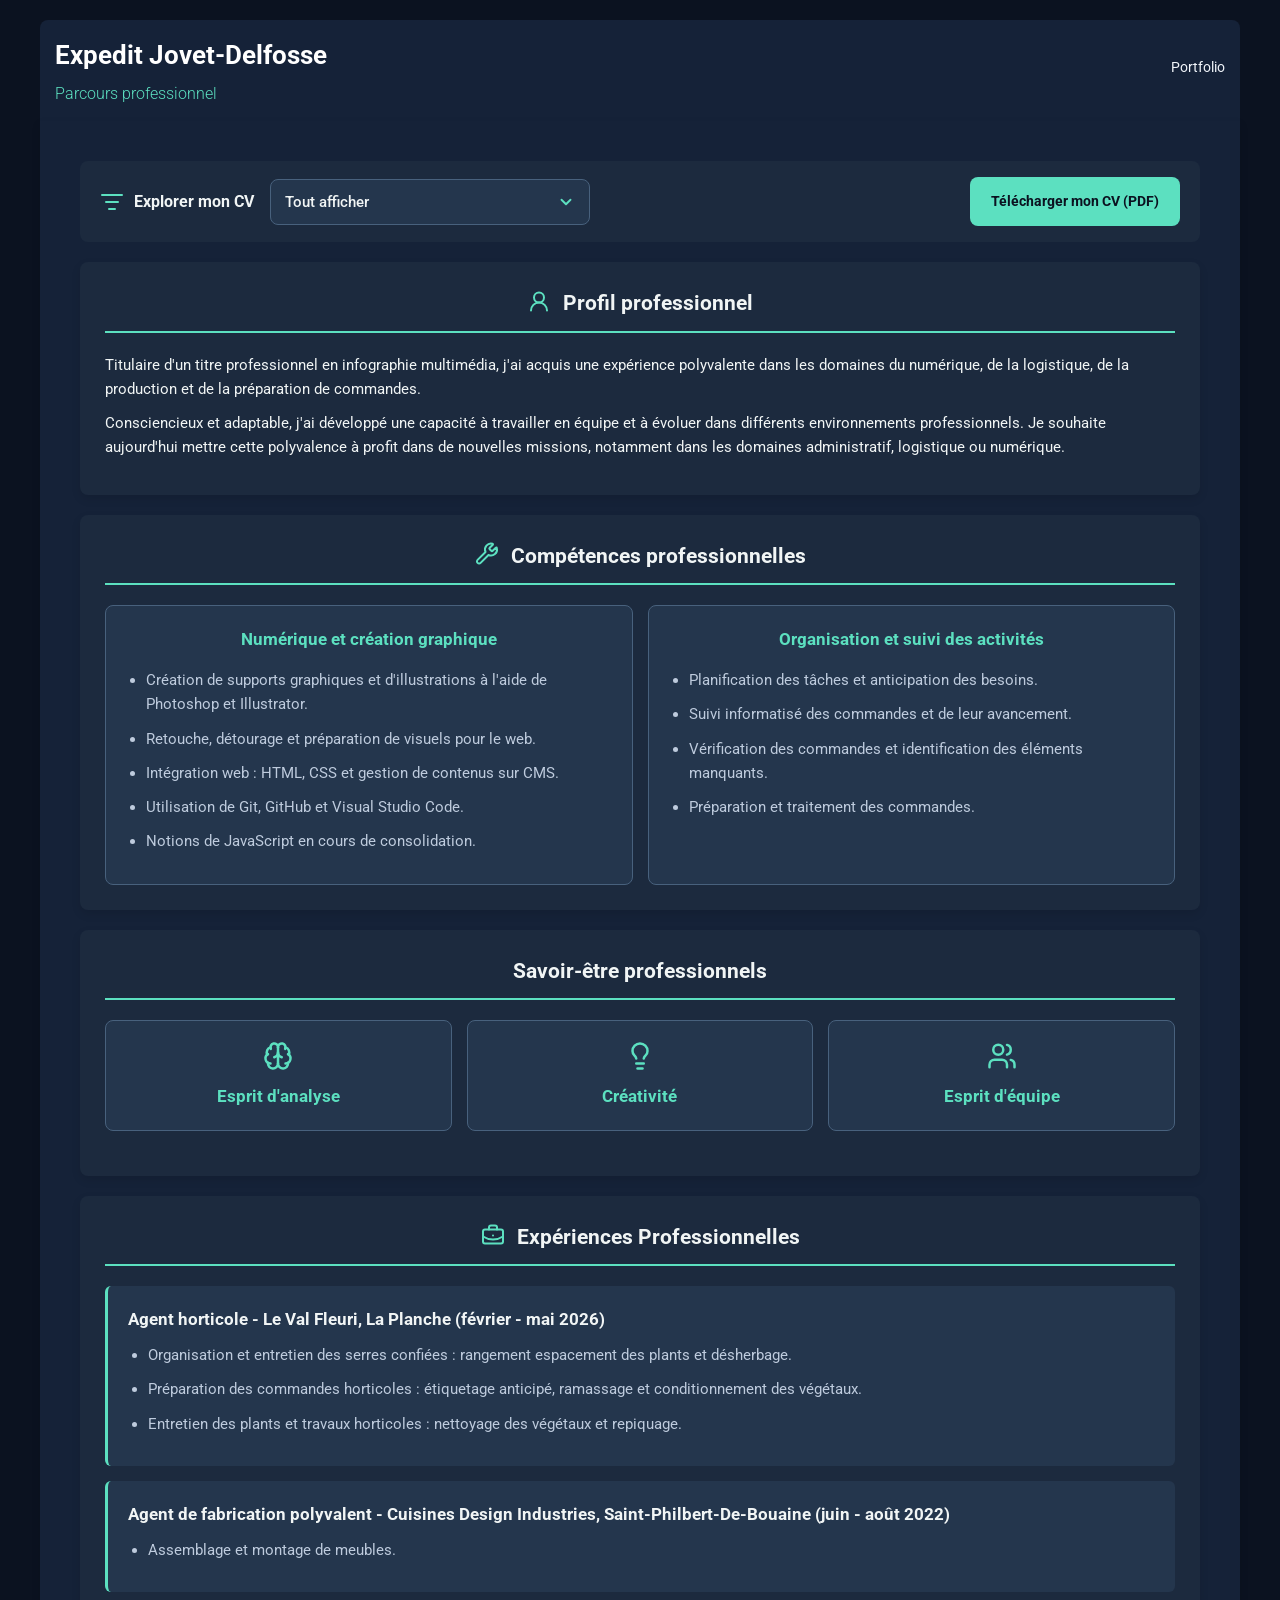
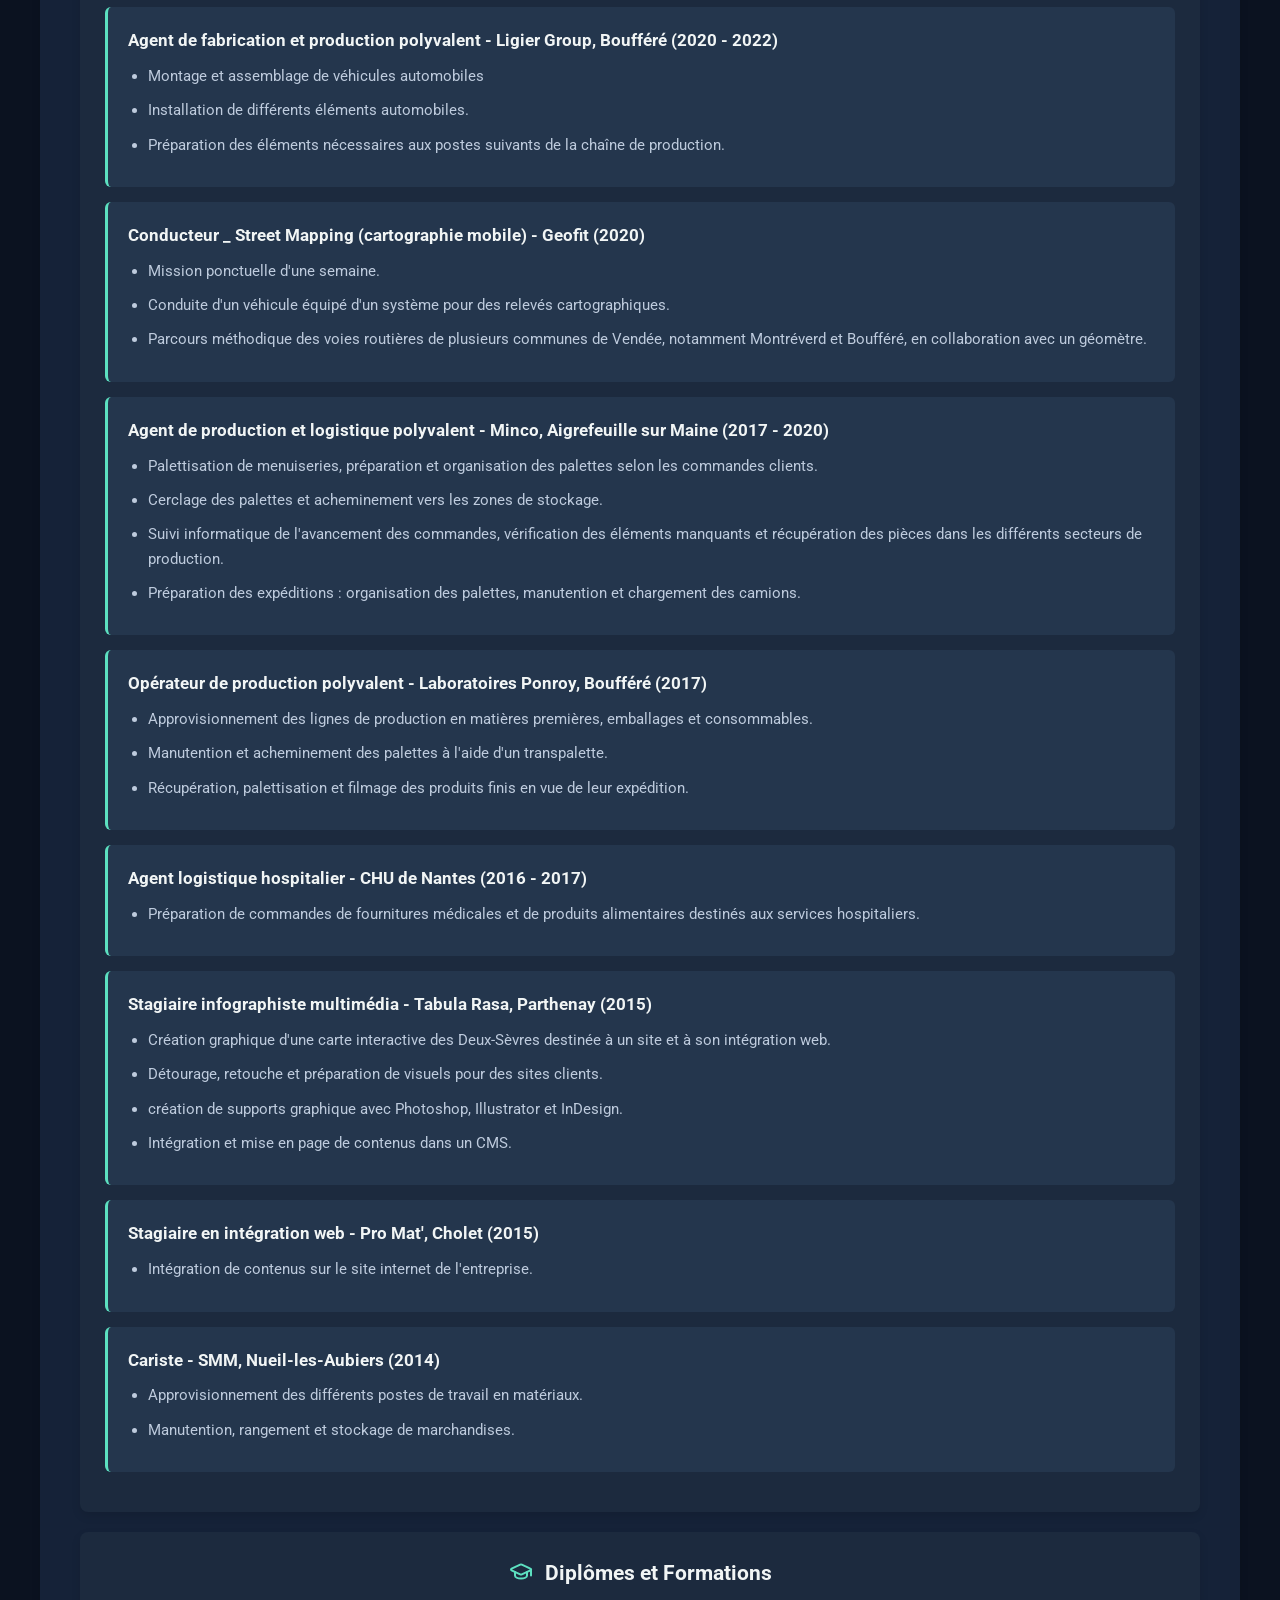
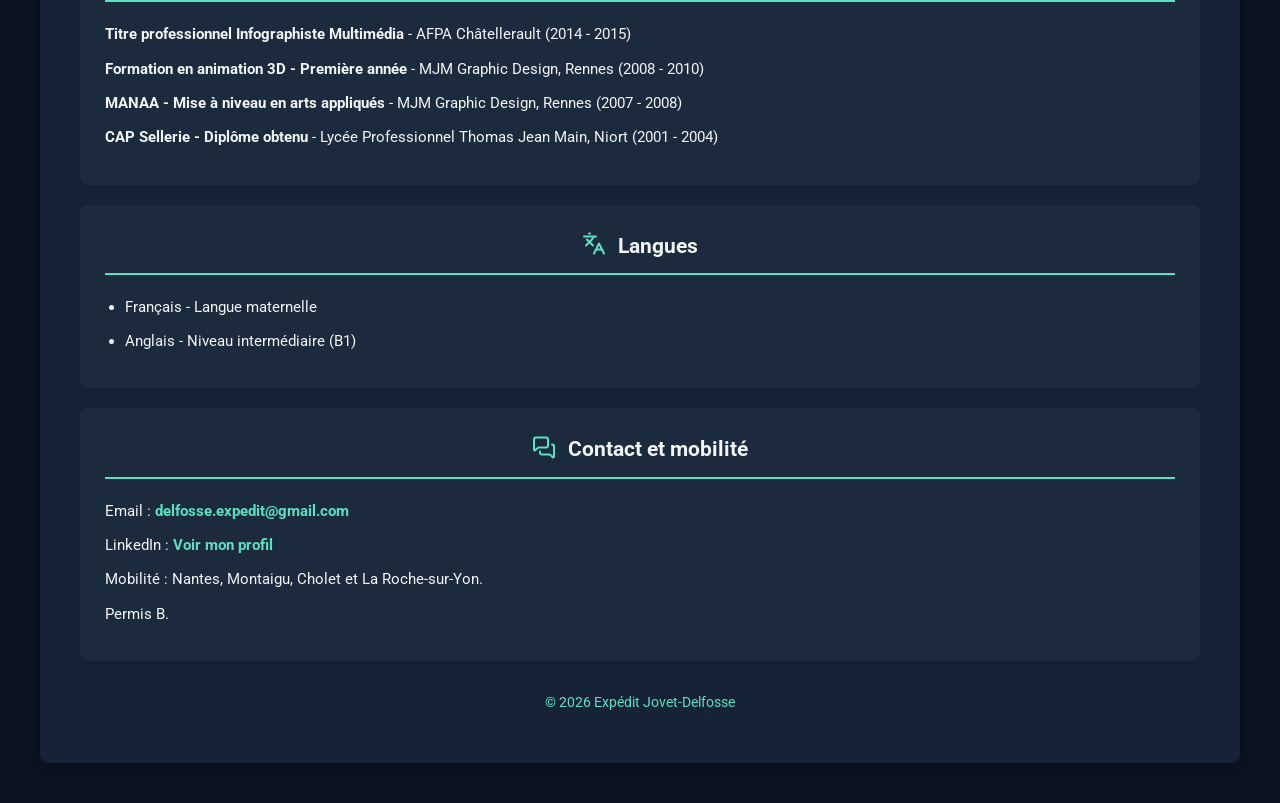
==== commit 3da3fd30: "Ajout du CV PDF et améliorations du filtre CV" ====
--- a/cv.html
+++ b/cv.html
@@ -14,7 +14,6 @@
     <body>
         <header class="header">
             <div class="header-inner">
-
                 <div class="header-identity">
                   <h1 class="title">Expedit Jovet-Delfosse</h1>
                   <p class="subtitle">Parcours professionnel</p>
@@ -27,37 +26,43 @@
 
         <div class="container">
             <main class="main-content" >
-
                 <div class="cv-filter">
-                    <label for="cv-section-select">
-                        <svg xmlns="http://www.w3.org/2000/svg"
-                        width="24"
-                        height="24"
-                        viewBox="0 0 24 24"
-                        fill="none"
-                        stroke="currentColor"
-                        stroke-width="2"
-                        stroke-linecap="round"
-                        stroke-linejoin="round"
-                        aria-hidden="true"
-                        focusable="false"
-                        class="lucide lucide-list-filter">
-                        <path d="M2 5h20"/>
-                        <path d="M6 12h12"/>
-                        <path d="M9 19h6"/>
-                    </svg>
-                        Explorer mon CV
-                    </label>
-
-                    <select name="cv-section" id="cv-section-select">
-                        <option value="all">Tout afficher</option>
-                        <option value="profil">Profil professionnel</option>
-                        <option value="experiences">Expériences professionnelles</option>
-                        <option value="competences">Compétences et savoir-être</option>
-                        <option value="formations">Formations et langues</option>
-                        <option value="contact">Contact et mobilité</option>
-                    </select>
+                    <div class="cv-filter-controls">
+                        <label for="cv-section-select">
+                            <svg xmlns="http://www.w3.org/2000/svg"
+                                 width="24"
+                                 height="24"
+                                 viewBox="0 0 24 24"
+                                 fill="none"
+                                 stroke="currentColor"
+                                 stroke-width="2"
+                                 stroke-linecap="round"
+                                 stroke-linejoin="round"
+                                 aria-hidden="true"
+                                 focusable="false"
+                                 class="lucide lucide-list-filter">
+                                <path d="M2 5h20"/>
+                                <path d="M6 12h12"/>
+                                <path d="M9 19h6"/>
+                            </svg>
+                            Explorer mon CV
+                        </label>
+
+                        <select name="cv-section" id="cv-section-select">
+                            <option value="all">Tout afficher</option>
+                            <option value="profil">Profil professionnel</option>
+                            <option value="competences">Compétences et savoir-être</option>
+                            <option value="experiences">Expériences professionnelles</option>
+                            <option value="formations">Formations et langues</option>
+                            <option value="contact">Contact et mobilité</option>
+                        </select>
+                    </div>
+
+                    <a href="documents/CV_Expedit_Jovet-Delfosse.pdf" class="hero-button hero-button-primary cv-download" download>
+                        Télécharger mon CV (PDF)
+                    </a>
                 </div>
+
                 <section class="section" aria-labelledby="parcours-title" data-cv-section="profil">
                   <h2 id="parcours-title" class="section-title-icon">
                     <svg xmlns="http://www.w3.org/2000/svg" width="24" height="24" viewBox="0 0 24 24" fill="none" stroke="currentColor" stroke-width="2" stroke-linecap="round" stroke-linejoin="round" class="lucide lucide-user-round" aria-hidden="true" focusable="false"><circle cx="12" cy="8" r="5"/><path d="M20 21a8 8 0 0 0-16 0"/></svg>
@@ -70,94 +75,10 @@
                   </p>
                 </section>
 
-                 <section class="section" aria-labelledby="experience-title" data-cv-section="experiences">
-        <h2 id="experience-title" class="section-title-icon">
-            <svg xmlns="http://www.w3.org/2000/svg" width="24" height="24" viewBox="0 0 24 24" fill="none" stroke="currentColor" stroke-width="2" stroke-linecap="round" stroke-linejoin="round" class="lucide lucide-briefcase-business" aria-hidden="true" focusable="false"><path d="M12 12h.01"/><path d="M16 6V4a2 2 0 0 0-2-2h-4a2 2 0 0 0-2 2v2"/><path d="M22 13a18.15 18.15 0 0 1-20 0"/><rect width="20" height="14" x="2" y="6" rx="2"/></svg>
-            Expériences Professionnelles</h2>
-        <article>
-          <h3>Agent horticole - Le Val Fleuri, La Planche (février - mai 2026)
-          </h3>
-          <ul>
-            <li>Organisation et entretien des serres confiées : rangement espacement des plants et désherbage.</li>
-            <li>Préparation des commandes horticoles : étiquetage anticipé, ramassage et conditionnement des végétaux.</li>
-            <li>Entretien des plants et travaux horticoles : nettoyage des végétaux et repiquage.</li>
-          </ul>
-        </article>
-        <article>
-            <h3>Agent de fabrication polyvalent - Cuisines Design Industries, Saint-Philbert-De-Bouaine (juin - août 2022)</h3>
-            <ul>
-                <li>Assemblage et montage de meubles.</li>
-            </ul>
-        </article>
-        <article>
-          <h3>Agent de fabrication et production polyvalent - Ligier Group, Boufféré (2020 - 2022)</h3>
-          <ul>
-            <li>Montage et assemblage de véhicules automobiles</li>
-            <li>Installation de différents éléments automobiles.</li>
-            <li>Préparation des éléments nécessaires aux postes suivants de la chaîne de production.</li>
-          </ul>
-        </article>
-        <article>
-          <h3>Conducteur _ Street Mapping (cartographie mobile) - Geofit (2020)</h3>
-          <ul>
-            <li>Mission ponctuelle d'une semaine.</li>
-            <li>Conduite d'un véhicule équipé d'un système pour des relevés cartographiques.</li>
-            <li>Parcours méthodique des voies routières de plusieurs communes de Vendée, notamment Montréverd et Boufféré, en collaboration avec un géomètre.</li>
-          </ul>
-        </article>
-        <article>
-          <h3>Agent de production et logistique polyvalent - Minco, Aigrefeuille sur Maine (2017 - 2020)</h3>
-          <ul>
-            <li>Palettisation de menuiseries, préparation et organisation des palettes selon les commandes clients.</li>
-            <li>Cerclage des palettes et acheminement vers les zones de stockage.</li>
-            <li>Suivi informatique de l'avancement des commandes, vérification des éléments manquants et récupération des pièces dans les différents secteurs de production.</li>
-            <li>Préparation des expéditions : organisation des palettes, manutention et chargement des camions.</li>
-          </ul>
-        </article>
-
-        <article>
-          <h3>Opérateur de production polyvalent - Laboratoires Ponroy, Boufféré (2017)</h3>
-          <ul>
-            <li>Approvisionnement des lignes de production en matières premières, emballages et consommables. </li>
-            <li>Manutention et acheminement des palettes à l'aide d'un transpalette.</li>
-            <li>Récupération, palettisation et filmage des produits finis en vue de leur expédition.</li>
-          </ul>
-        </article>
-        <article>
-          <h3>Agent logistique hospitalier - CHU de Nantes (2016 - 2017)</h3>
-          <ul>
-            <li>Préparation de commandes de fournitures médicales et de produits alimentaires destinés aux services hospitaliers.</li>
-          </ul>
-        </article>
-        <article>
-          <h3>Stagiaire infographiste multimédia - Tabula Rasa, Parthenay (2015)</h3>
-          <ul>
-            <li>Création graphique d'une carte interactive des Deux-Sèvres destinée à un site et à son intégration web.</li>
-            <li>Détourage, retouche et préparation de visuels pour des sites clients.</li>
-            <li>création de supports graphique avec Photoshop, Illustrator et InDesign.</li>
-            <li>Intégration et mise en page de contenus dans un CMS.</li>
-          </ul>
-        </article>
-        <article>
-          <h3>Stagiaire en intégration web - Pro Mat', Cholet (2015)</h3>
-          <ul>
-            <li>Intégration de contenus sur le site internet de l'entreprise.</li>
-          </ul>
-        </article>
-
-        <article>
-          <h3>Cariste - SMM, Nueil-les-Aubiers (2014)</h3>
-          <ul>
-            <li>Approvisionnement des différents postes de travail en matériaux.</li>
-            <li>Manutention, rangement et stockage de marchandises.</li>
-          </ul>
-        </article>
-      </section>
-
-      <section class="section" aria-labelledby="competences-pro-title" data-cv-section="competences">
+                <section class="section" aria-labelledby="competences-pro-title" data-cv-section="competences">
         <h2 id="competences-pro-title" class="section-title-icon">
             <svg xmlns="http://www.w3.org/2000/svg" width="24" height="24" viewBox="0 0 24 24" fill="none" stroke="currentColor" stroke-width="2" stroke-linecap="round" stroke-linejoin="round" class="lucide lucide-wrench" aria-hidden="true" focusable="false"><path d="M14.7 6.3a1 1 0 0 0 0 1.4l1.6 1.6a1 1 0 0 0 1.4 0l3.106-3.105c.32-.322.863-.22.983.218a6 6 0 0 1-8.259 7.057l-7.91 7.91a1 1 0 0 1-2.999-3l7.91-7.91a6 6 0 0 1 7.057-8.259c.438.12.54.662.219.984z"/></svg>
-            Compétences professionnelles</h2>
+            <span>Compétences professionnelles</span></h2>
 
         <div class="competences-pro-grid">
             <div class="competence-pro-card">
@@ -261,7 +182,91 @@
   </div>
 </section>
 
-        <section class="section" aria-labelledby="formation-title" data-cv-section="formations">
+                 <section class="section" aria-labelledby="experience-title" data-cv-section="experiences">
+        <h2 id="experience-title" class="section-title-icon">
+            <svg xmlns="http://www.w3.org/2000/svg" width="24" height="24" viewBox="0 0 24 24" fill="none" stroke="currentColor" stroke-width="2" stroke-linecap="round" stroke-linejoin="round" class="lucide lucide-briefcase-business" aria-hidden="true" focusable="false"><path d="M12 12h.01"/><path d="M16 6V4a2 2 0 0 0-2-2h-4a2 2 0 0 0-2 2v2"/><path d="M22 13a18.15 18.15 0 0 1-20 0"/><rect width="20" height="14" x="2" y="6" rx="2"/></svg>
+            <span>Expériences Professionnelles</span></h2>
+        <article>
+          <h3>Agent horticole - Le Val Fleuri, La Planche (février - mai 2026)
+          </h3>
+          <ul>
+            <li>Organisation et entretien des serres confiées : rangement espacement des plants et désherbage.</li>
+            <li>Préparation des commandes horticoles : étiquetage anticipé, ramassage et conditionnement des végétaux.</li>
+            <li>Entretien des plants et travaux horticoles : nettoyage des végétaux et repiquage.</li>
+          </ul>
+        </article>
+        <article>
+            <h3>Agent de fabrication polyvalent - Cuisines Design Industries, Saint-Philbert-De-Bouaine (juin - août 2022)</h3>
+            <ul>
+                <li>Assemblage et montage de meubles.</li>
+            </ul>
+        </article>
+        <article>
+          <h3>Agent de fabrication et production polyvalent - Ligier Group, Boufféré (2020 - 2022)</h3>
+          <ul>
+            <li>Montage et assemblage de véhicules automobiles</li>
+            <li>Installation de différents éléments automobiles.</li>
+            <li>Préparation des éléments nécessaires aux postes suivants de la chaîne de production.</li>
+          </ul>
+        </article>
+        <article>
+          <h3>Conducteur _ Street Mapping (cartographie mobile) - Geofit (2020)</h3>
+          <ul>
+            <li>Mission ponctuelle d'une semaine.</li>
+            <li>Conduite d'un véhicule équipé d'un système pour des relevés cartographiques.</li>
+            <li>Parcours méthodique des voies routières de plusieurs communes de Vendée, notamment Montréverd et Boufféré, en collaboration avec un géomètre.</li>
+          </ul>
+        </article>
+        <article>
+          <h3>Agent de production et logistique polyvalent - Minco, Aigrefeuille sur Maine (2017 - 2020)</h3>
+          <ul>
+            <li>Palettisation de menuiseries, préparation et organisation des palettes selon les commandes clients.</li>
+            <li>Cerclage des palettes et acheminement vers les zones de stockage.</li>
+            <li>Suivi informatique de l'avancement des commandes, vérification des éléments manquants et récupération des pièces dans les différents secteurs de production.</li>
+            <li>Préparation des expéditions : organisation des palettes, manutention et chargement des camions.</li>
+          </ul>
+        </article>
+
+        <article>
+          <h3>Opérateur de production polyvalent - Laboratoires Ponroy, Boufféré (2017)</h3>
+          <ul>
+            <li>Approvisionnement des lignes de production en matières premières, emballages et consommables. </li>
+            <li>Manutention et acheminement des palettes à l'aide d'un transpalette.</li>
+            <li>Récupération, palettisation et filmage des produits finis en vue de leur expédition.</li>
+          </ul>
+        </article>
+        <article>
+          <h3>Agent logistique hospitalier - CHU de Nantes (2016 - 2017)</h3>
+          <ul>
+            <li>Préparation de commandes de fournitures médicales et de produits alimentaires destinés aux services hospitaliers.</li>
+          </ul>
+        </article>
+        <article>
+          <h3>Stagiaire infographiste multimédia - Tabula Rasa, Parthenay (2015)</h3>
+          <ul>
+            <li>Création graphique d'une carte interactive des Deux-Sèvres destinée à un site et à son intégration web.</li>
+            <li>Détourage, retouche et préparation de visuels pour des sites clients.</li>
+            <li>création de supports graphique avec Photoshop, Illustrator et InDesign.</li>
+            <li>Intégration et mise en page de contenus dans un CMS.</li>
+          </ul>
+        </article>
+        <article>
+          <h3>Stagiaire en intégration web - Pro Mat', Cholet (2015)</h3>
+          <ul>
+            <li>Intégration de contenus sur le site internet de l'entreprise.</li>
+          </ul>
+        </article>
+
+        <article>
+          <h3>Cariste - SMM, Nueil-les-Aubiers (2014)</h3>
+          <ul>
+            <li>Approvisionnement des différents postes de travail en matériaux.</li>
+            <li>Manutention, rangement et stockage de marchandises.</li>
+          </ul>
+        </article>
+      </section>
+
+      <section class="section" aria-labelledby="formation-title" data-cv-section="formations">
         <h2 id="formation-title" class="section-title-icon">
             <svg xmlns="http://www.w3.org/2000/svg" width="24" height="24" viewBox="0 0 24 24" fill="none" stroke="currentColor" stroke-width="2" stroke-linecap="round" stroke-linejoin="round" class="lucide lucide-graduation-cap" aria-hidden="true" focusable="false"><path d="M21.42 10.922a1 1 0 0 0-.019-1.838L12.83 5.18a2 2 0 0 0-1.66 0L2.6 9.08a1 1 0 0 0 0 1.832l8.57 3.908a2 2 0 0 0 1.66 0z"/><path d="M22 10v6"/><path d="M6 12.5V16a6 3 0 0 0 12 0v-3.5"/></svg>
             Diplômes et Formations</h2>
--- a/styles.css
+++ b/styles.css
@@ -128,6 +128,66 @@
   font-weight: 700;
 }
 
+/* Bouton de l'accordéon */
+.realisations-toggle {
+  display: flex;
+  width: 100%;
+  padding: 14px 18px;
+  background: #24364d;
+  color: var(--text-light);
+  border: 1px solid #48617d;
+  border-radius: 8px;
+  font: inherit;
+  font-weight: 500;
+  align-items: center;
+  justify-content: center;
+  gap: 10px;
+  cursor: pointer;
+  transition: background-color 0.2s ease,
+              border-color 0.2s ease;
+}
+
+/* Chevron de l'accordéon */
+.realisations-toggle svg {
+  width: 20px;
+  height: 20px;
+  color: var(--accent-color);
+  flex-shrink: 0;
+  transition: transform 0.3s ease;
+}
+
+/* Rotation à l'ouverture */
+.realisations-accordion.is-open .realisations-toggle svg {
+  transform: rotate(180deg);
+}
+
+.realisations-toggle:hover {
+  background: #2b4059;
+  border-color: var(--accent-color);
+  color: var(--accent-color);
+}
+
+.realisations-toggle:focus-visible {
+  outline: 2px solid var(--accent-color);
+  outline-offset: 2px;
+}
+
+/* Panneau animé */
+.realisations-content {
+  display: grid;
+  grid-template-rows: 0fr;
+  transition: grid-template-rows 0.35s ease;
+}
+
+.realisations-content-inner {
+  min-height: 0;
+  overflow: hidden;
+}
+
+.realisations-accordion.is-open .realisations-content {
+  grid-template-rows: 1fr;
+}
+
 /* Contenu principal */
 .main-content {
   width: 100%;
@@ -471,6 +531,18 @@
   border-radius: var(--border-radius);
 }
 
+.cv-filter-controls {
+  display: flex;
+  align-items: center;
+  gap: 16px;
+  min-width: 0;
+}
+
+.cv-filter-controls label {
+  white-space: nowwrap;
+  flex-shrink: 0;
+}
+
 .cv-filter label {
   display: inline-flex;
   align-items: center;
@@ -517,6 +589,7 @@
 .cv-filter select:hover {
   background-color: #2b4059;
   border-color: var(--accent-color);
+  color: var(--accent-color);
 }
 
 /* Clic et navigation clavier */
@@ -546,6 +619,23 @@
     padding: 15px;
   }
 
+  /* Barre de navigation du CV sur tablette */
+  .cv-filter {
+    flex-direction: column;
+    align-items: stretch;
+  }
+  .cv-filter .cv-filter-controls label {
+    width: auto;
+  }
+  .cv-filter .cv-filter-controls select {
+    flex: 1;
+    width: auto;
+    min-width: 0;
+  }
+  .cv-download {
+    text-align: center;
+  }
+
 }
 
 /* Pour écrans jusqu'à 768px (smartphones, phablets) */
@@ -610,6 +700,14 @@
     width: 100%;
   }
 
+  /* Titres longs du CV sur mobile */
+#experience-title span,
+#competences-pro-title span {
+  width: min-content;
+  flex-shrink: 0;
+  text-align: center;
+}
+
   /* Grille des compétences pro (CV)*/
   .competences-pro-grid {
     grid-template-columns: 1fr;
@@ -641,4 +739,15 @@
     height: auto;
     overflow-y: auto;
   }
-}
+
+  /* Pour écrans jusqu'à 600px (smartphones) */
+  @media (max-width:600px) {
+    .cv-filter-controls {
+      flex-direction: column;
+      align-items: stretch;
+    }
+    .cv-filter .cv-filter-controls select {
+      width: 100%;
+    }
+  }
+}
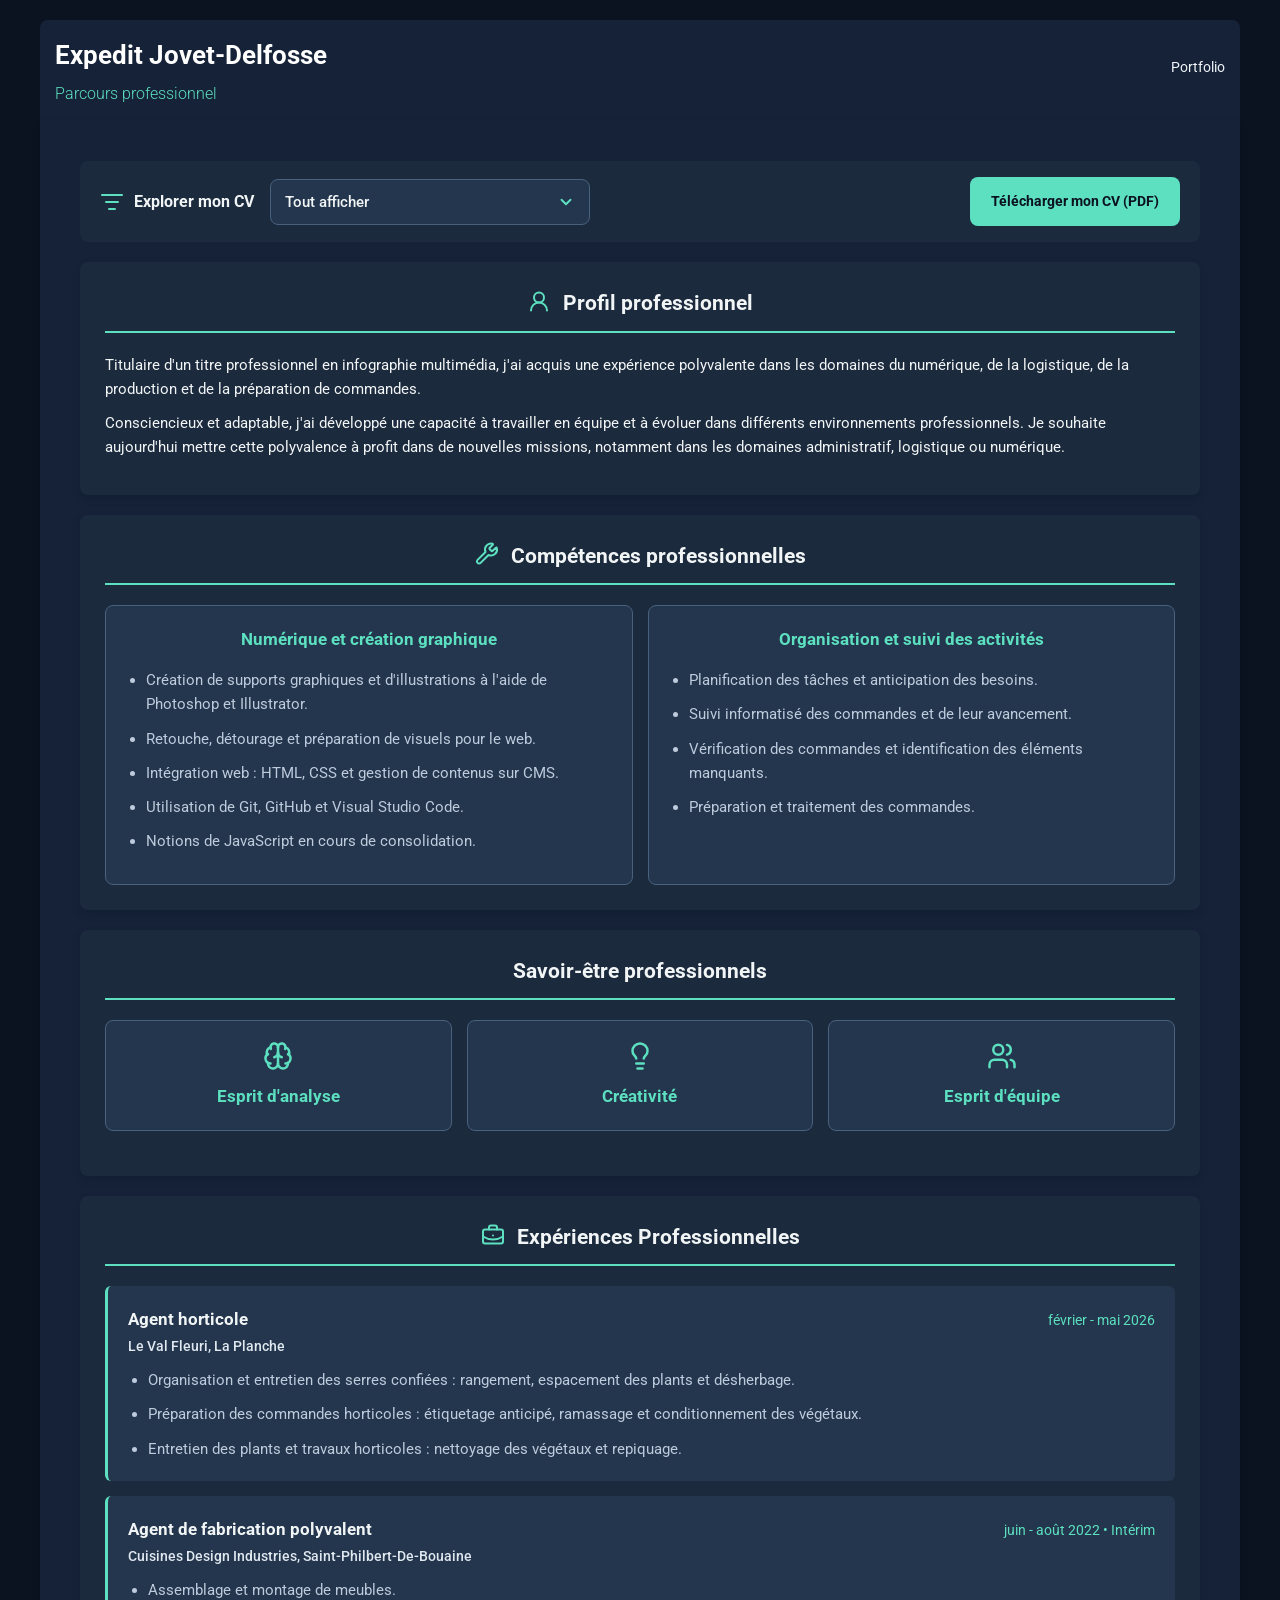
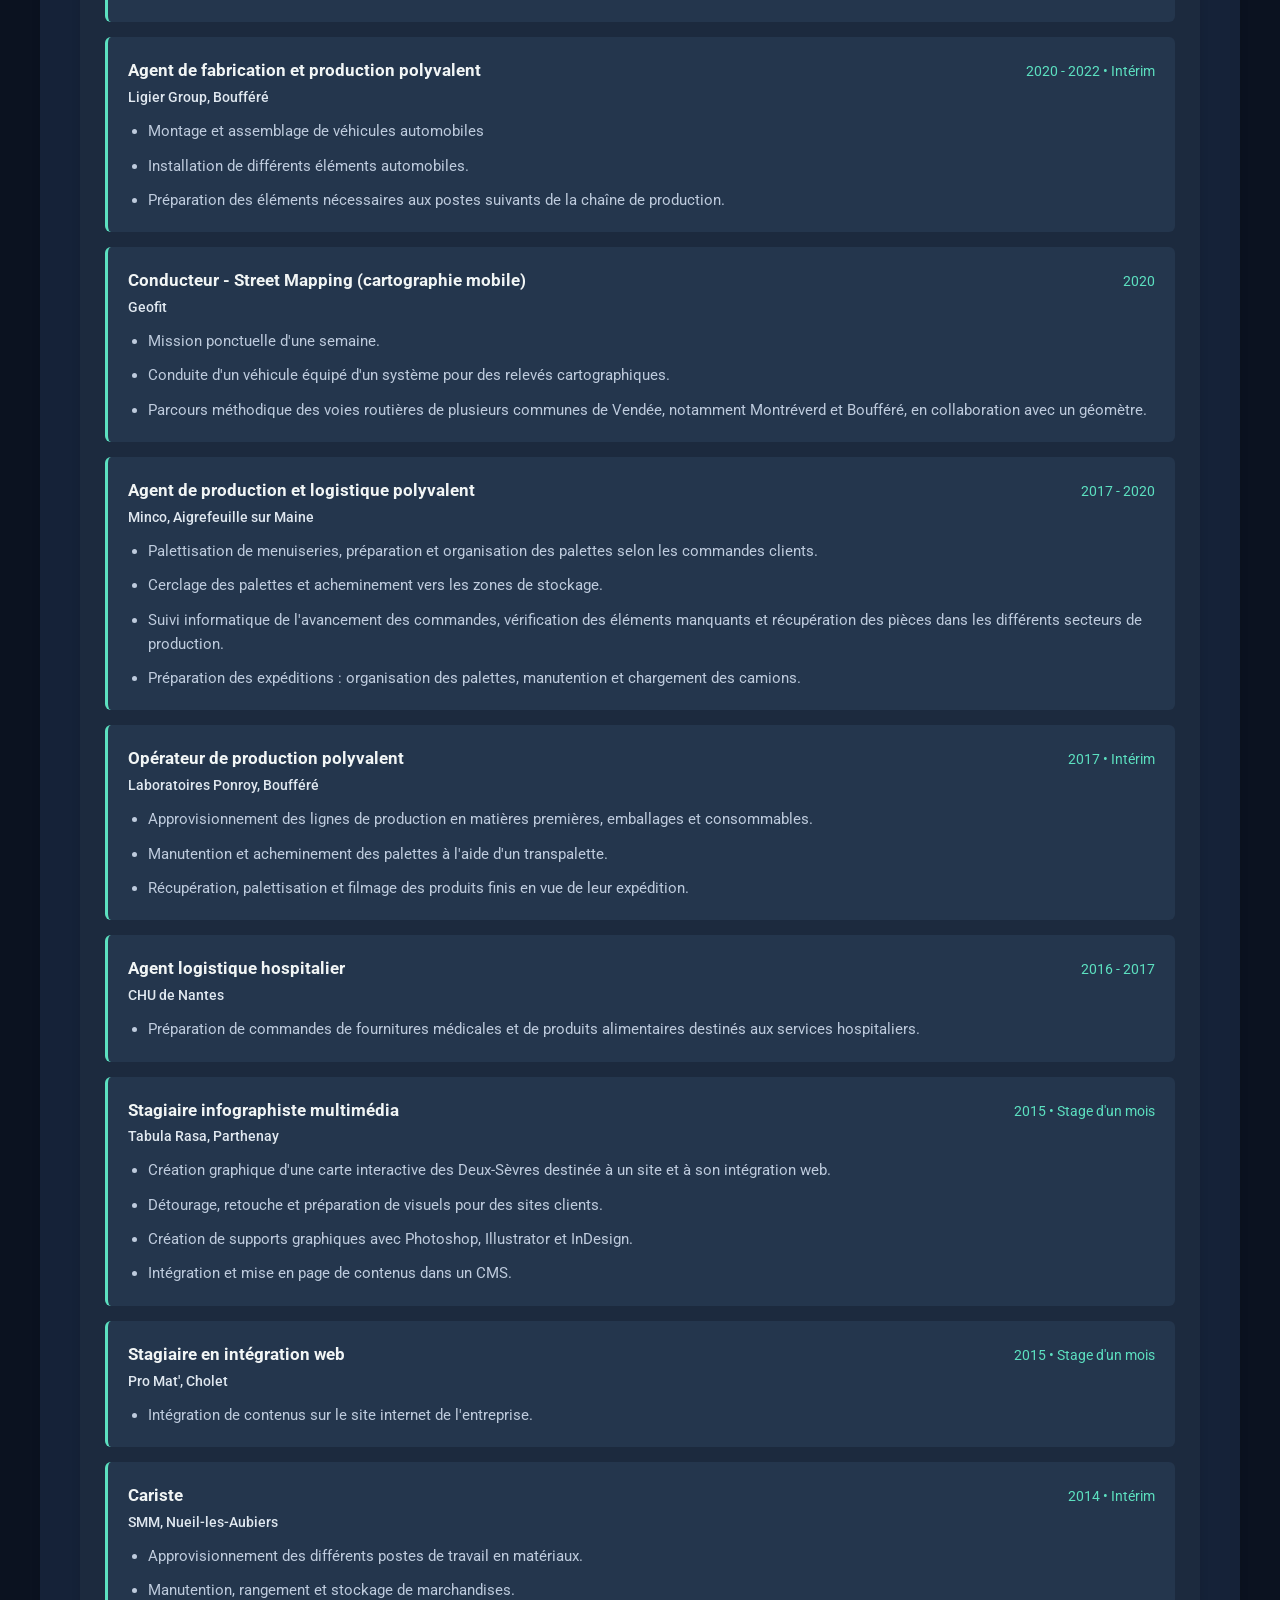
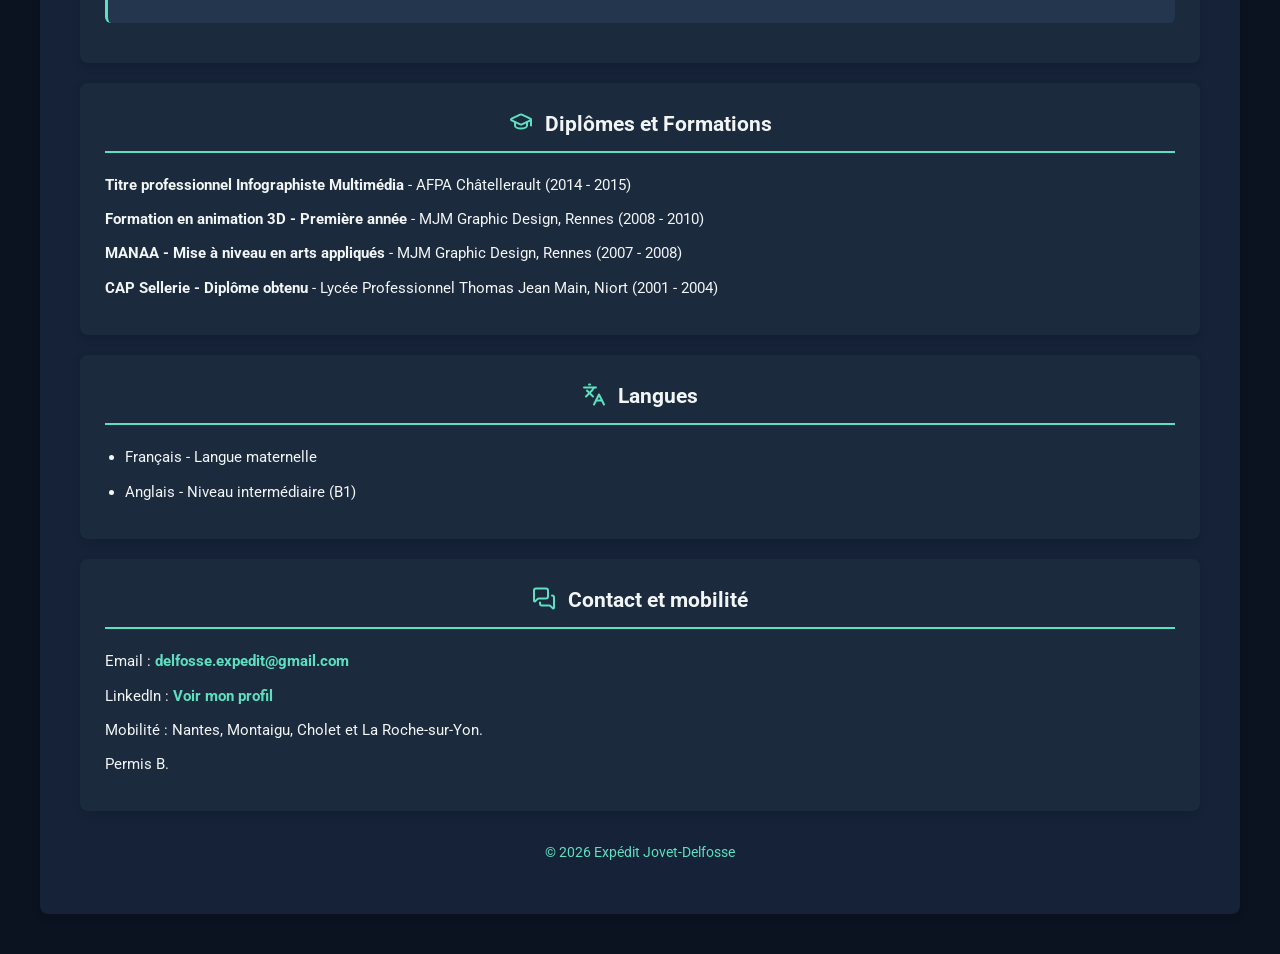
==== commit f5ca5642: "Harmonisation des cartes d'expériences professionnelles" ====
--- a/cv.html
+++ b/cv.html
@@ -51,8 +51,8 @@
                         <select name="cv-section" id="cv-section-select">
                             <option value="all">Tout afficher</option>
                             <option value="profil">Profil professionnel</option>
-                            <option value="competences">Compétences et savoir-être</option>
-                            <option value="experiences">Expériences professionnelles</option>
+                            <option value="competences">Compétences &amp; savoir-être</option>
+                            <option value="experiences">Expériences pro.</option>
                             <option value="formations">Formations et langues</option>
                             <option value="contact">Contact et mobilité</option>
                         </select>
@@ -186,39 +186,59 @@
         <h2 id="experience-title" class="section-title-icon">
             <svg xmlns="http://www.w3.org/2000/svg" width="24" height="24" viewBox="0 0 24 24" fill="none" stroke="currentColor" stroke-width="2" stroke-linecap="round" stroke-linejoin="round" class="lucide lucide-briefcase-business" aria-hidden="true" focusable="false"><path d="M12 12h.01"/><path d="M16 6V4a2 2 0 0 0-2-2h-4a2 2 0 0 0-2 2v2"/><path d="M22 13a18.15 18.15 0 0 1-20 0"/><rect width="20" height="14" x="2" y="6" rx="2"/></svg>
             <span>Expériences Professionnelles</span></h2>
-        <article>
-          <h3>Agent horticole - Le Val Fleuri, La Planche (février - mai 2026)
-          </h3>
-          <ul>
-            <li>Organisation et entretien des serres confiées : rangement espacement des plants et désherbage.</li>
+        <article class="experience-card">
+            <div class="experience-card-heading">
+          <h3>Agent horticole</h3>
+          <span class="experience-period">février - mai 2026</span>
+          </div>
+          <p class="experience-employer">Le Val Fleuri, La Planche</p>
+
+          <ul>
+            <li>Organisation et entretien des serres confiées : rangement, espacement des plants et désherbage.</li>
             <li>Préparation des commandes horticoles : étiquetage anticipé, ramassage et conditionnement des végétaux.</li>
             <li>Entretien des plants et travaux horticoles : nettoyage des végétaux et repiquage.</li>
           </ul>
         </article>
-        <article>
-            <h3>Agent de fabrication polyvalent - Cuisines Design Industries, Saint-Philbert-De-Bouaine (juin - août 2022)</h3>
+        <article class="experience-card">
+            <div class="experience-card-heading">
+            <h3>Agent de fabrication polyvalent</h3>
+            <span class="experience-period">juin - août 2022 • Intérim</span>
+            </div>
+            <p class="experience-employer">Cuisines Design Industries, Saint-Philbert-De-Bouaine</p>
             <ul>
                 <li>Assemblage et montage de meubles.</li>
             </ul>
         </article>
-        <article>
-          <h3>Agent de fabrication et production polyvalent - Ligier Group, Boufféré (2020 - 2022)</h3>
+        <article class="experience-card">
+            <div class="experience-card-heading">
+          <h3>Agent de fabrication et production polyvalent</h3>
+          <span class="experience-period">2020 - 2022 • Intérim</span>
+          </div>
+          <p class="experience-employer">Ligier Group, Boufféré</p>
           <ul>
             <li>Montage et assemblage de véhicules automobiles</li>
             <li>Installation de différents éléments automobiles.</li>
             <li>Préparation des éléments nécessaires aux postes suivants de la chaîne de production.</li>
           </ul>
         </article>
-        <article>
-          <h3>Conducteur _ Street Mapping (cartographie mobile) - Geofit (2020)</h3>
+        <article class="experience-card">
+            <div class="experience-card-heading">
+          <h3>Conducteur - Street Mapping (cartographie mobile)</h3>
+          <span class="experience-period">2020</span>
+          </div>
+          <p class="experience-employer">Geofit</p>
           <ul>
             <li>Mission ponctuelle d'une semaine.</li>
             <li>Conduite d'un véhicule équipé d'un système pour des relevés cartographiques.</li>
             <li>Parcours méthodique des voies routières de plusieurs communes de Vendée, notamment Montréverd et Boufféré, en collaboration avec un géomètre.</li>
           </ul>
         </article>
-        <article>
-          <h3>Agent de production et logistique polyvalent - Minco, Aigrefeuille sur Maine (2017 - 2020)</h3>
+        <article class="experience-card">
+            <div class="experience-card-heading">
+          <h3>Agent de production et logistique polyvalent</h3>
+          <span class="experience-period">2017 - 2020</span>
+          </div>
+          <p class="experience-employer">Minco, Aigrefeuille sur Maine</p>
           <ul>
             <li>Palettisation de menuiseries, préparation et organisation des palettes selon les commandes clients.</li>
             <li>Cerclage des palettes et acheminement vers les zones de stockage.</li>
@@ -227,38 +247,58 @@
           </ul>
         </article>
 
-        <article>
-          <h3>Opérateur de production polyvalent - Laboratoires Ponroy, Boufféré (2017)</h3>
+        <article class="experience-card">
+            <div class="experience-card-heading">
+          <h3>Opérateur de production polyvalent</h3>
+          <span class="experience-period">2017 • Intérim</span>
+          </div>
+          <p class="experience-employer">Laboratoires Ponroy, Boufféré</p>
           <ul>
             <li>Approvisionnement des lignes de production en matières premières, emballages et consommables. </li>
             <li>Manutention et acheminement des palettes à l'aide d'un transpalette.</li>
             <li>Récupération, palettisation et filmage des produits finis en vue de leur expédition.</li>
           </ul>
         </article>
-        <article>
-          <h3>Agent logistique hospitalier - CHU de Nantes (2016 - 2017)</h3>
+        <article class="experience-card">
+            <div class="experience-card-heading">
+          <h3>Agent logistique hospitalier</h3>
+          <span class="experience-period">2016 - 2017</span>
+          </div>
+          <p class="experience-employer">CHU de Nantes</p>
           <ul>
             <li>Préparation de commandes de fournitures médicales et de produits alimentaires destinés aux services hospitaliers.</li>
           </ul>
         </article>
-        <article>
-          <h3>Stagiaire infographiste multimédia - Tabula Rasa, Parthenay (2015)</h3>
+        <article class="experience-card">
+            <div class="experience-card-heading">
+          <h3>Stagiaire infographiste multimédia</h3>
+          <span class="experience-period">2015 • Stage d'un mois</span>
+          </div>
+          <p class="experience-employer">Tabula Rasa, Parthenay</p>
           <ul>
             <li>Création graphique d'une carte interactive des Deux-Sèvres destinée à un site et à son intégration web.</li>
             <li>Détourage, retouche et préparation de visuels pour des sites clients.</li>
-            <li>création de supports graphique avec Photoshop, Illustrator et InDesign.</li>
+            <li>Création de supports graphiques avec Photoshop, Illustrator et InDesign.</li>
             <li>Intégration et mise en page de contenus dans un CMS.</li>
           </ul>
         </article>
-        <article>
-          <h3>Stagiaire en intégration web - Pro Mat', Cholet (2015)</h3>
+        <article class="experience-card">
+            <div class="experience-card-heading">
+          <h3>Stagiaire en intégration web</h3>
+          <span class="experience-period">2015 • Stage d'un mois</span>
+          </div>
+          <p class="experience-employer">Pro Mat', Cholet</p>
           <ul>
             <li>Intégration de contenus sur le site internet de l'entreprise.</li>
           </ul>
         </article>
 
-        <article>
-          <h3>Cariste - SMM, Nueil-les-Aubiers (2014)</h3>
+        <article class="experience-card">
+            <div class="experience-card-heading">
+          <h3>Cariste</h3>
+          <span class="experience-period">2014 • Intérim</span>
+          </div>
+          <p class="experience-employer">SMM, Nueil-les-Aubiers</p>
           <ul>
             <li>Approvisionnement des différents postes de travail en matériaux.</li>
             <li>Manutention, rangement et stockage de marchandises.</li>
--- a/styles.css
+++ b/styles.css
@@ -422,6 +422,35 @@
   margin-bottom: 10px;
 }
 
+/* Test d'une carte d'experience plus structurée */
+.experience-card-heading {
+  display: flex;
+  justify-content: space-between;
+  align-items: baseline;
+  flex-wrap: wrap;
+  gap: 12px;
+  margin-bottom: 2px;
+}
+.experience-card .experience-employer {
+  color: #e0e8f0;
+  font-size: 0.9rem;
+  font-weight: 500;
+  margin-bottom: 10px;
+}
+.experience-period {
+  color: var(--accent-color);
+  font-size: 0.85rem;
+  white-space: nowrap;
+}
+.experience-card ul {
+  margin-top: 0;
+  margin-bottom: 0;
+}
+.experience-card li:last-child {
+  margin-bottom: 0;
+}
+
+
 /* Cartes des expériences*/
 section[aria-labelledby="experience-title"] article {
   background: #24364d;
@@ -429,6 +458,9 @@
   border-radius: 6px;
   padding: 20px;
   margin-bottom: 15px;
+}
+section[aria-labelledby="experience-title"] .experience-card h3 {
+  margin-bottom: 0;
 }
 
 /* Articles pour les expériences */
@@ -539,7 +571,7 @@
 }
 
 .cv-filter-controls label {
-  white-space: nowwrap;
+  white-space: nowrap;
   flex-shrink: 0;
 }
 
@@ -740,7 +772,7 @@
     overflow-y: auto;
   }
 
-  /* Pour écrans jusqu'à 600px (smartphones) */
+  /* Pour écrans jusqu'à 600px */
   @media (max-width:600px) {
     .cv-filter-controls {
       flex-direction: column;
@@ -750,4 +782,19 @@
       width: 100%;
     }
   }
-}
+
+  /* Caryes d'experience sur smartphone */
+  @media (max-width: 480px) {
+    .experience-card .experience-card-heading {
+      display: flex;
+      flex-direction: column;
+      align-items: flex-start;
+      gap: 2px;
+      margin-bottom: 4px;
+    }
+    .experience-card ul {
+      margin-left: 0;
+      padding-left: 18px;
+    }
+  }
+}
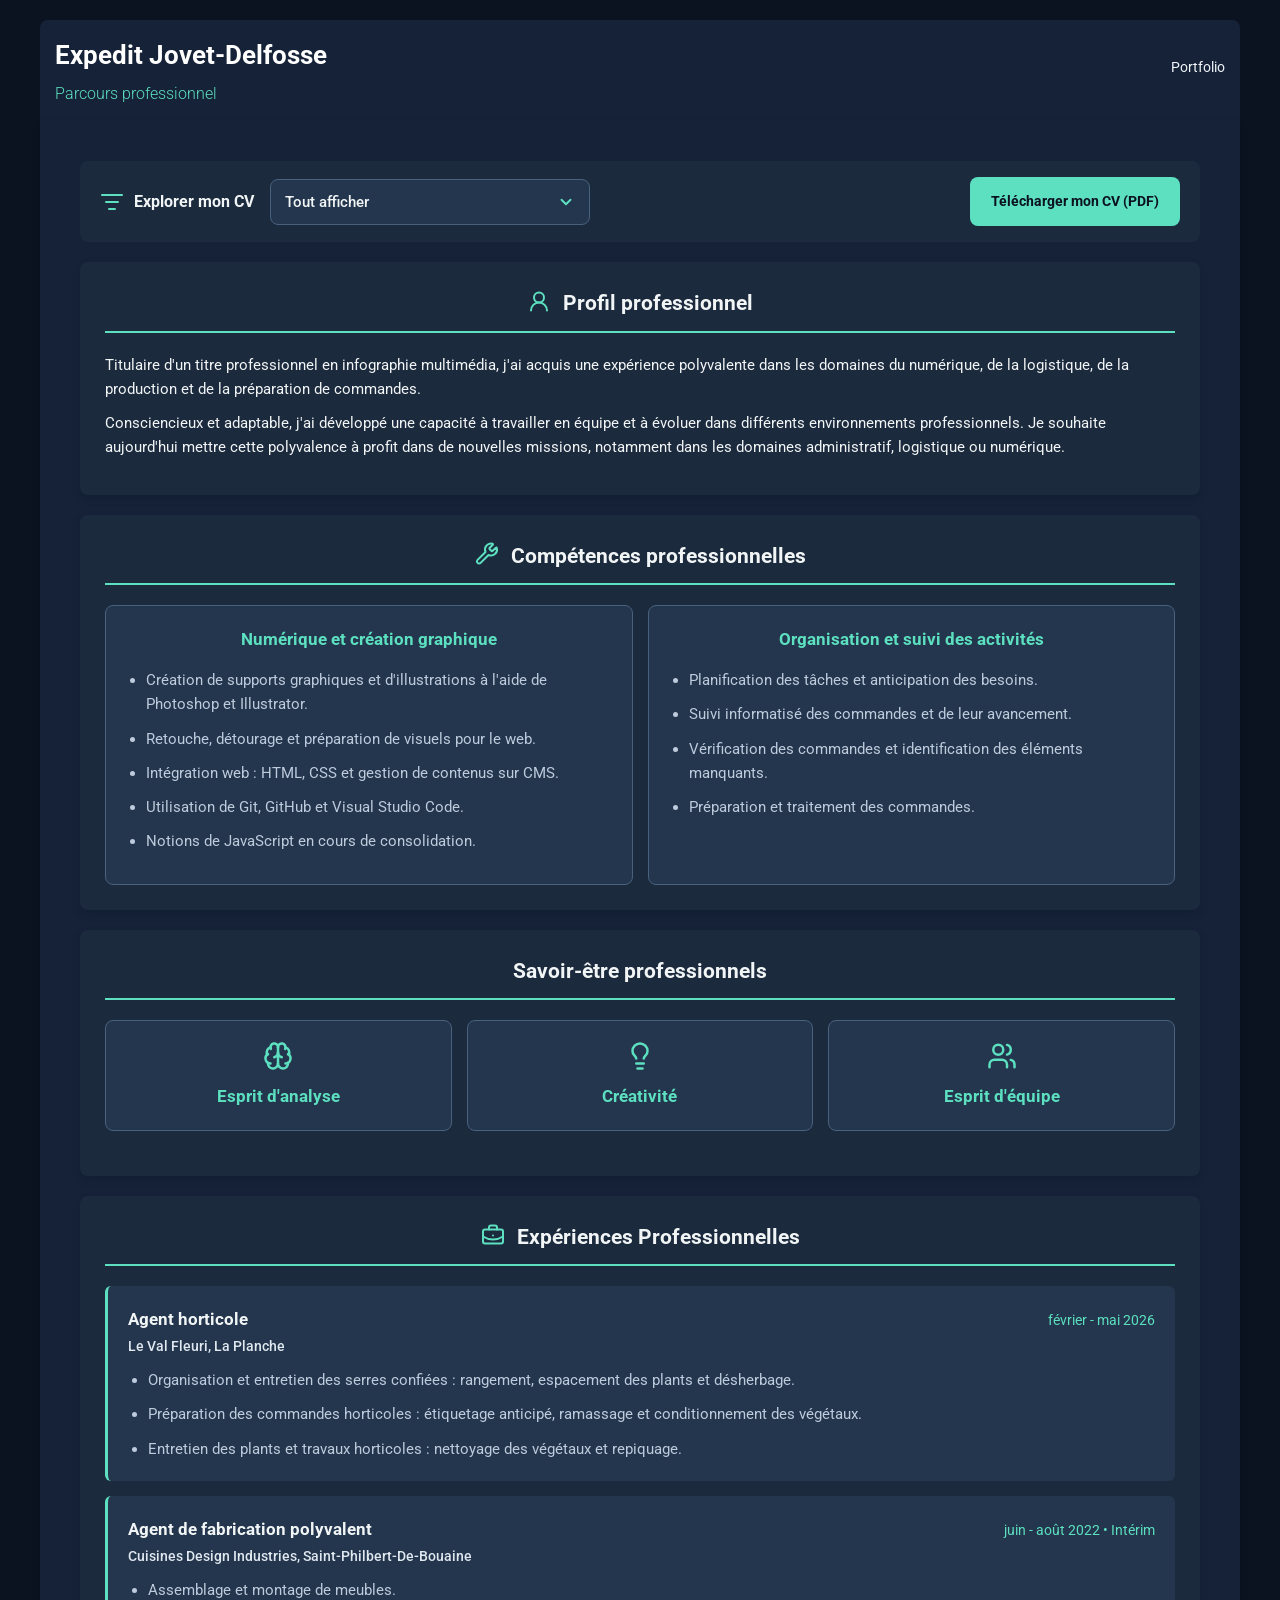
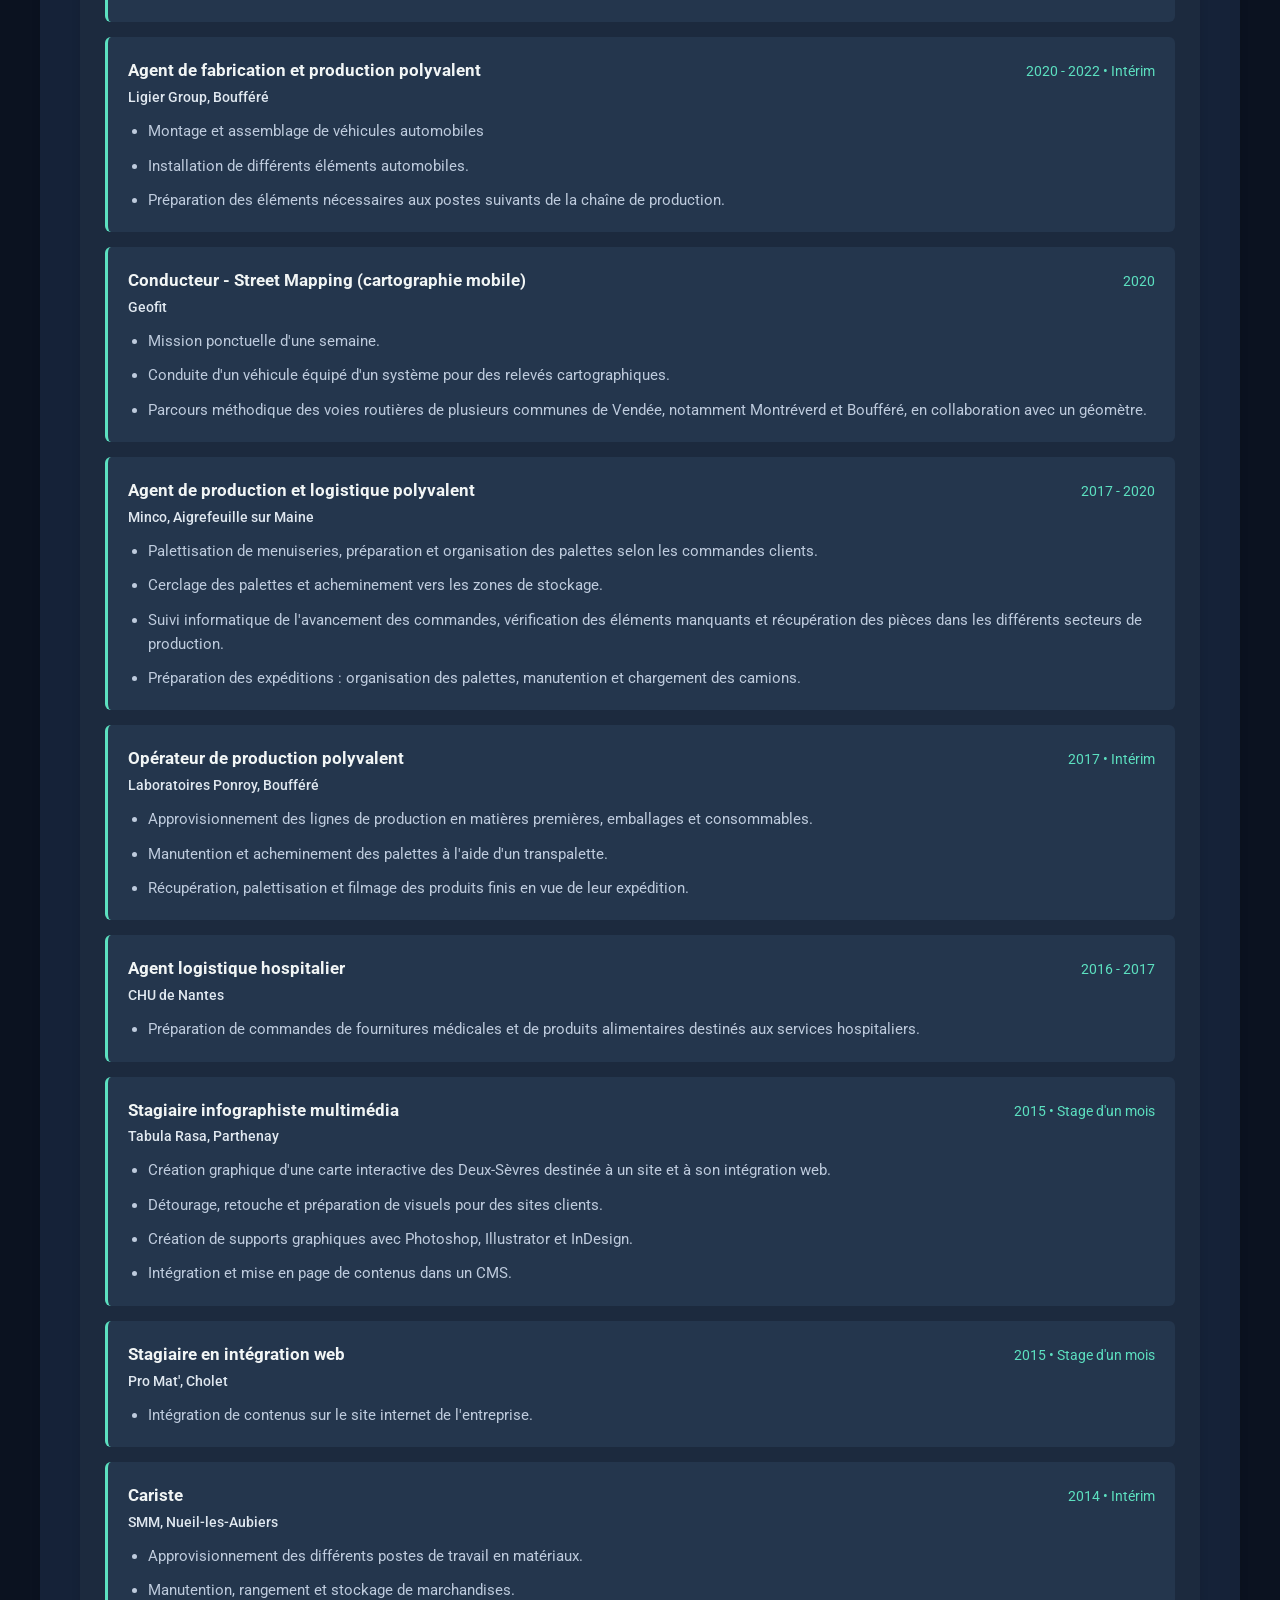
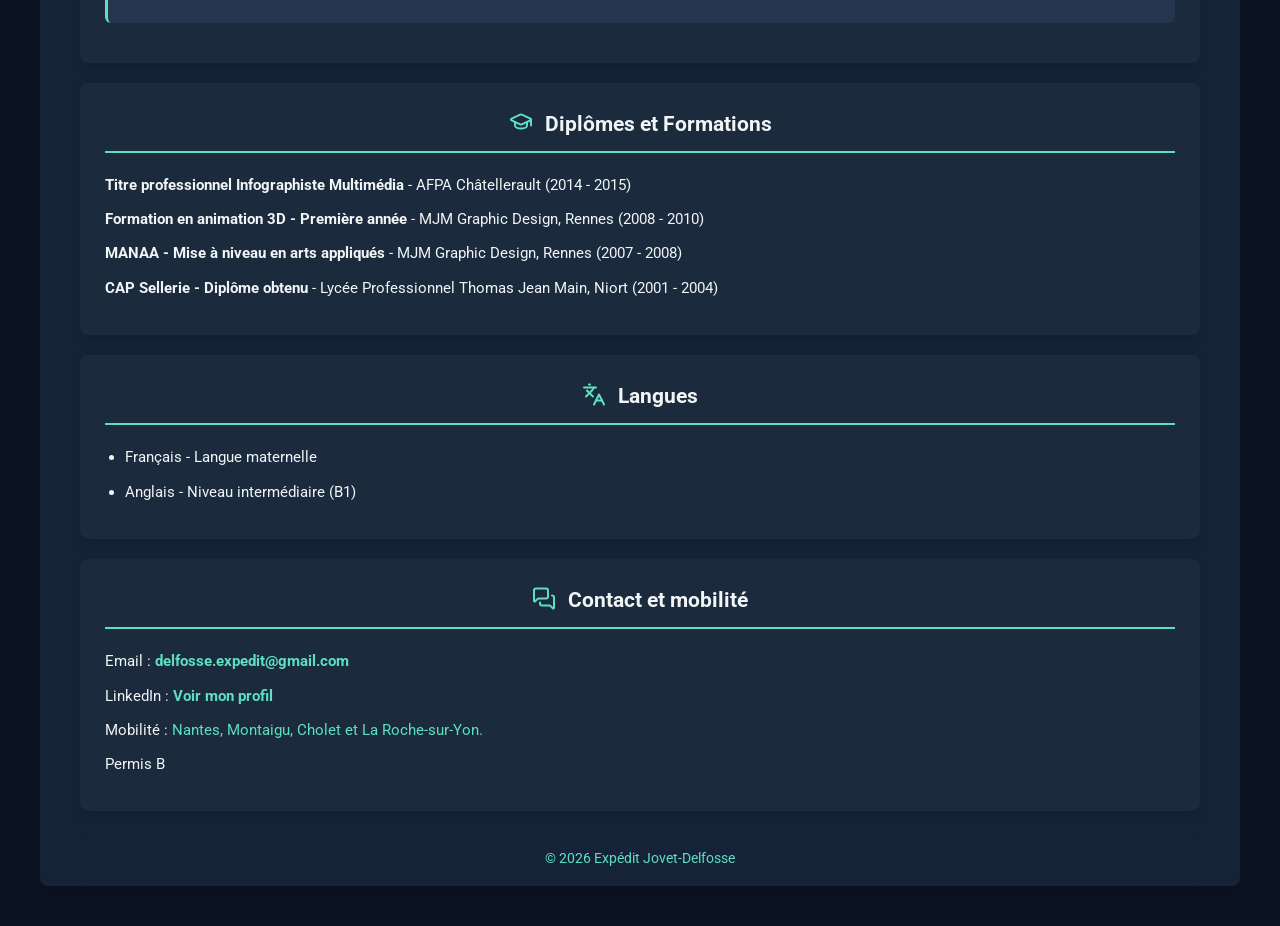
==== commit 177cf670: "Amélioration des informations pratiques et ajout du retour en haut" ====
--- a/cv.html
+++ b/cv.html
@@ -11,8 +11,8 @@
         <link href="https://fonts.googleapis.com/css2?family=Roboto:wght@300;400;700&display=swap" rel="stylesheet">
     </head>
 
-    <body>
-        <header class="header">
+    <body class="cv-page">
+        <header id="up" class="header">
             <div class="header-inner">
                 <div class="header-identity">
                   <h1 class="title">Expedit Jovet-Delfosse</h1>
@@ -351,11 +351,27 @@
     </a>
   </p>
 
-        <p>Mobilité : Nantes, Montaigu, Cholet et La Roche-sur-Yon.</p>
-        <p>Permis B.</p>
+        <p>Mobilité : <span class="info-mobility">Nantes, Montaigu, Cholet et La Roche-sur-Yon.</span></p>
+        <p>Permis B</p>
       </section>
       <footer class="footer" role="contentinfo">
         <p>© 2026 Expédit Jovet-Delfosse</p>
+        <a href="#up" class="back-to-top cv-back-to-top" aria-label="Retour en haut de page">
+            <svg xmlns="http://www.w3.org/2000/svg"
+       width="24"
+       height="24"
+       viewBox="0 0 24 24"
+       fill="none"
+       stroke="currentColor"
+       stroke-width="2"
+       stroke-linecap="round"
+       stroke-linejoin="round"
+       aria-hidden="true"
+       focusable="false">
+    <line x1="12" y1="19" x2="12" y2="5"/>
+    <polyline points="5 12 12 5 19 12"/>
+  </svg>
+        </a>
       </footer>
             </main>
         </div>
--- a/styles.css
+++ b/styles.css
@@ -52,10 +52,10 @@
 }
 
 .skill {
-  background: #24364d;
-  color: var(--text-light);
-  padding: 10px 15px;
-  border: 1px solid #344b63;
+  background: var(--surface-bg);
+  color: var(--accent-color);
+  padding: 5px 10px;
+  border: 1px solid #48617d;
   border-radius: 6px;
   font-weight: 500;
   text-align: center;
@@ -126,6 +126,20 @@
   color: var(--accent-color);
   font-size: 0.85em;
   font-weight: 700;
+}
+
+/* Sous-titre des cartes de projets web */
+.projet-card h4 {
+  color: var(--text-light);
+  font-size: 0.95rem;
+  font-weight: 700;
+  text-align: left;
+  margin: 14px 0 6px;
+}
+
+/* Technologies des projets web */
+.projet-technologies {
+  justify-content: flex-start;
 }
 
 /* Bouton de l'accordéon */
@@ -364,6 +378,15 @@
   border-radius: var(--border-radius);
   box-shadow: var(--box-shadow);
 }
+/* Sections du porrtfolio uniquement */
+.portfolio-page .section {
+  scroll-margin-top: 20px;
+}
+/* Masquer les autres sections lors d'une navigation ciblée */
+.portfolio-page.is-section-focused .section:not(.is-current-section),
+.portfolio-page.is-section-focused .hero:not(.is-current-section) {
+  display: none;
+}
 
 .section h2 {
   color: var(--text-light);
@@ -523,6 +546,55 @@
   background: var(--main-bg);
   padding: 10px;
   border-radius: var(--border-radius);
+}
+
+/* Réduire l'espace du footer du portfolio */
+.portfolio-page .container, .portfolio-page .main-content {
+  padding-bottom: 0;
+}
+.cv-page .container, .cv-page .main-content {
+  padding-bottom: 0;
+}
+
+.footer {
+   display: flex;
+  flex-direction: column;
+  align-items: center;
+  gap: 12px;
+  padding: 16px;
+}
+.back-to-top {
+  display: flex;
+  align-items: center;
+  justify-content: center;
+  width: 44px;
+  height: 44px;
+  color: var(--text-light);
+  background: #24364d;
+  border: 1px solid #48617d;
+  border-radius: 8px;
+  transition: color 0.2s ease,
+              background-color 0.2s ease,
+              border-color 0.2s ease;
+}
+
+.back-to-top:hover, .back-to-top:focus-visible {
+  background: #2b4059;
+  border-color: var(--accent-color);
+  text-decoration: none;
+  color: var(--accent-color);
+}
+
+.back-to-top:focus-visible {
+  outline: 1px solid var(--accent-color);
+}
+
+/* Affichage conditionnel de la flèche du CV */
+.cv-back-to-top {
+  display: none;
+}
+.cv-back-to-top.is-visible {
+  display: flex;
 }
 
 /* Liens */
@@ -550,6 +622,39 @@
   text-decoration: underline;
 }
 
+.contact-info h3{
+  border-bottom: 2px solid var(--accent-color);
+  margin-bottom: 20px;
+  padding-bottom: 10px;
+}
+
+/* Informations pratiques du portfolio */
+.info-grid {
+  display: grid;
+  grid-template-columns: repeat(2, minmax(0, 1fr));
+  gap: 15px;
+}
+
+.info-item {
+  background: #24364d;
+  border: 1px solid #48617d;
+  border-radius: 8px;
+  padding: 10px;
+  text-align: center;
+}
+
+.info-label {
+  display: block;
+  color: var(--text-light);
+  font-weight: 700;
+  margin-bottom: 8px;
+}
+
+/* Villes de mobilité du CV */
+.info-mobility {
+  color: var(--accent-color);
+}
+
 /* Sélecteur des sections du CV */
 
 .cv-filter {
@@ -631,6 +736,54 @@
   outline-offset: 1px;
 }
 
+/* Transition des sections du CV */
+[data-cv-section] {
+  transition: opacity 200ms ease;
+}
+[data-cv-section].cv-fade-out {
+  opacity: 0;
+}
+[data-cv-section].cv-fade-in {
+  animation: cv-fade-in 250ms ease both;
+}
+
+@keyframes cv-fade-in {
+  from {
+    opacity: 0;
+  }
+  to {
+    opacity: 1;
+  }
+}
+@media (prefers-reduced-motion: reduce) {
+  [data-cv-section] {
+    transition: none;
+    animation: none;
+  }
+}
+
+/* Transition entre les sections du portfolio */
+.page-transition-overlay {
+  position: fixed;
+  inset:0;
+  z-index: 9999;
+  background: var(--page-bg);
+  opacity: 0;
+  pointer-events: none;
+  transition: opacity 250ms ease;
+}
+
+.page-transition-overlay.is-visible {
+  opacity: 1;
+}
+
+@media (prefers-reduced-motion: reduce) {
+  .page-transition-overlay {
+    transition: none;
+  }
+}
+
+
 /* ---- Media Queries ---- */
 
 /* Pour écrans jusqu'à 1024px (tablettes, petits laptops) */
@@ -698,7 +851,7 @@
 
   .skill {
     font-size: 12px;
-    padding: 6px 10px;
+    padding: 5px 10px;
   }
 
   .softskills-grid {
@@ -763,6 +916,11 @@
 
   .hero-description {
     font-size: 1rem;
+  }
+
+  /* Technologies des projets sur mobiles */
+  .projet-technologies {
+    justify-content: center;
   }
 
   /* Assurer que le body et html s'étendent correctement pour le scroll */
